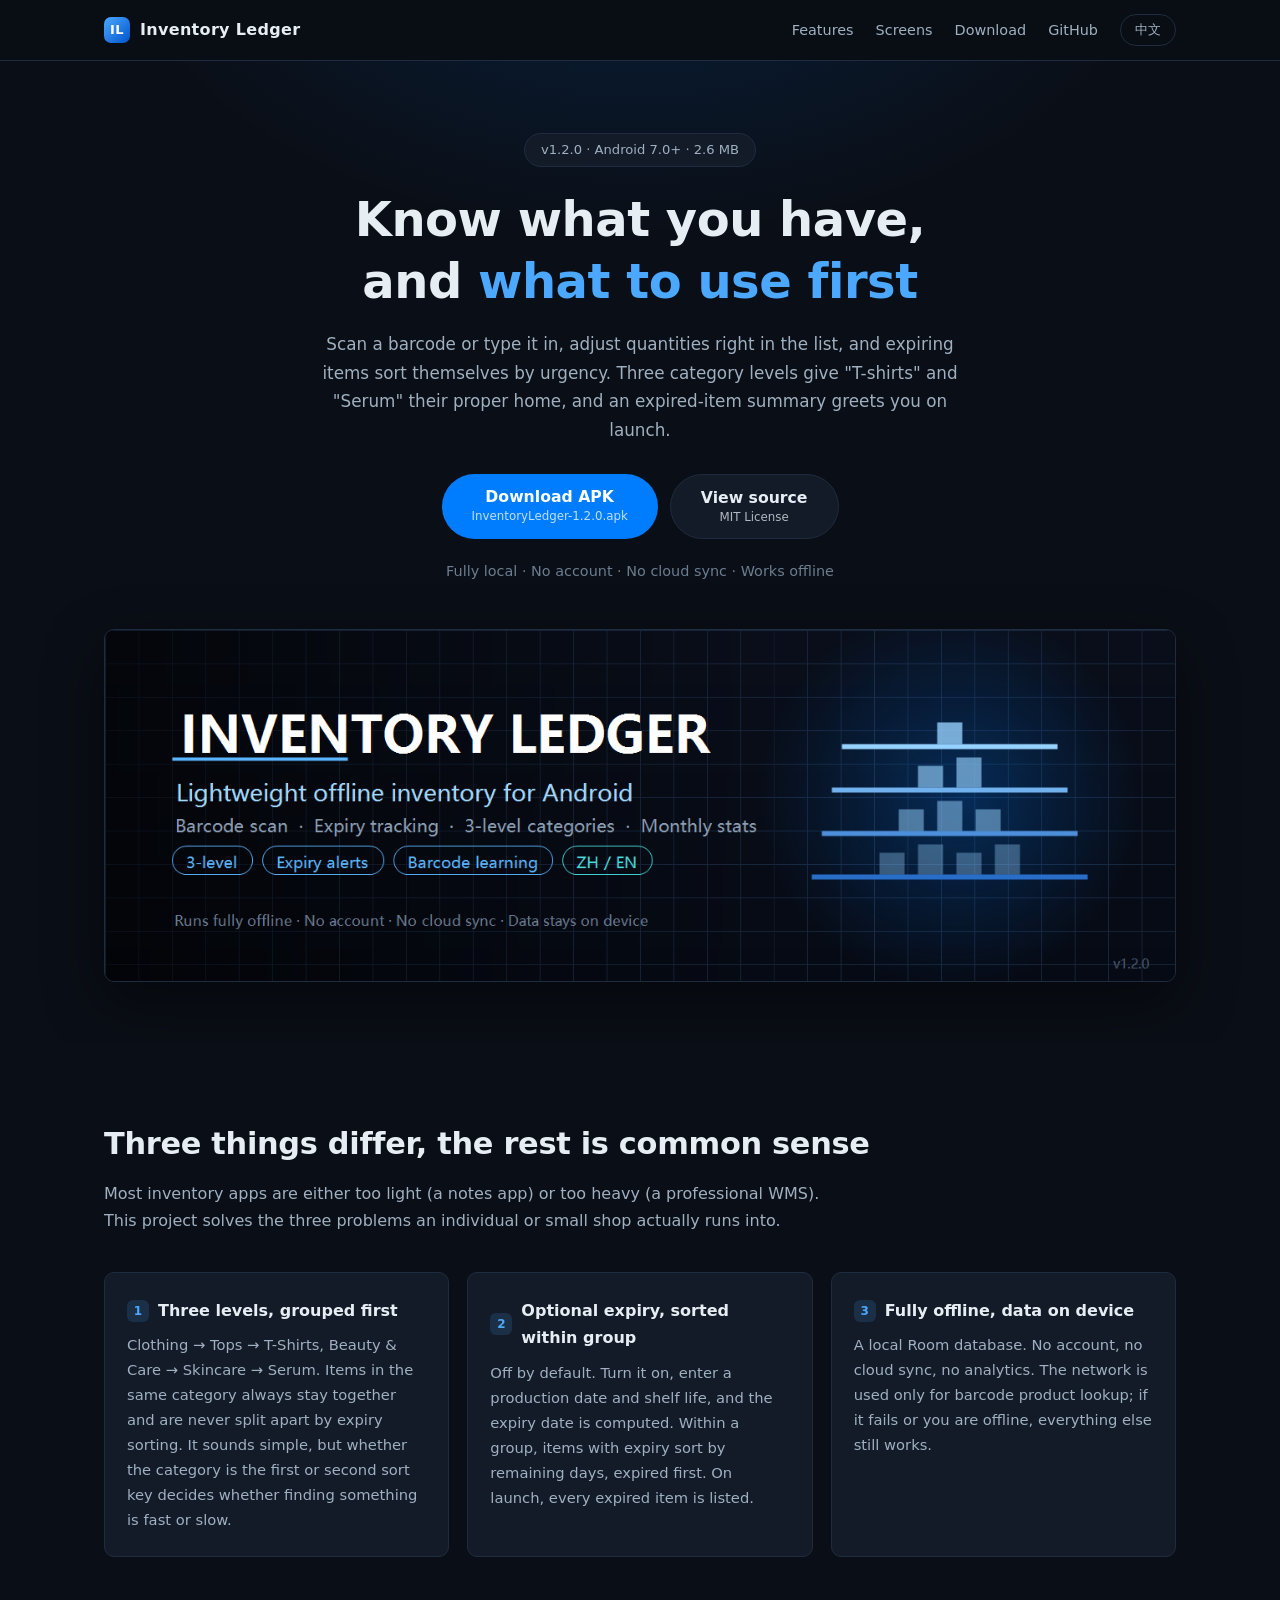
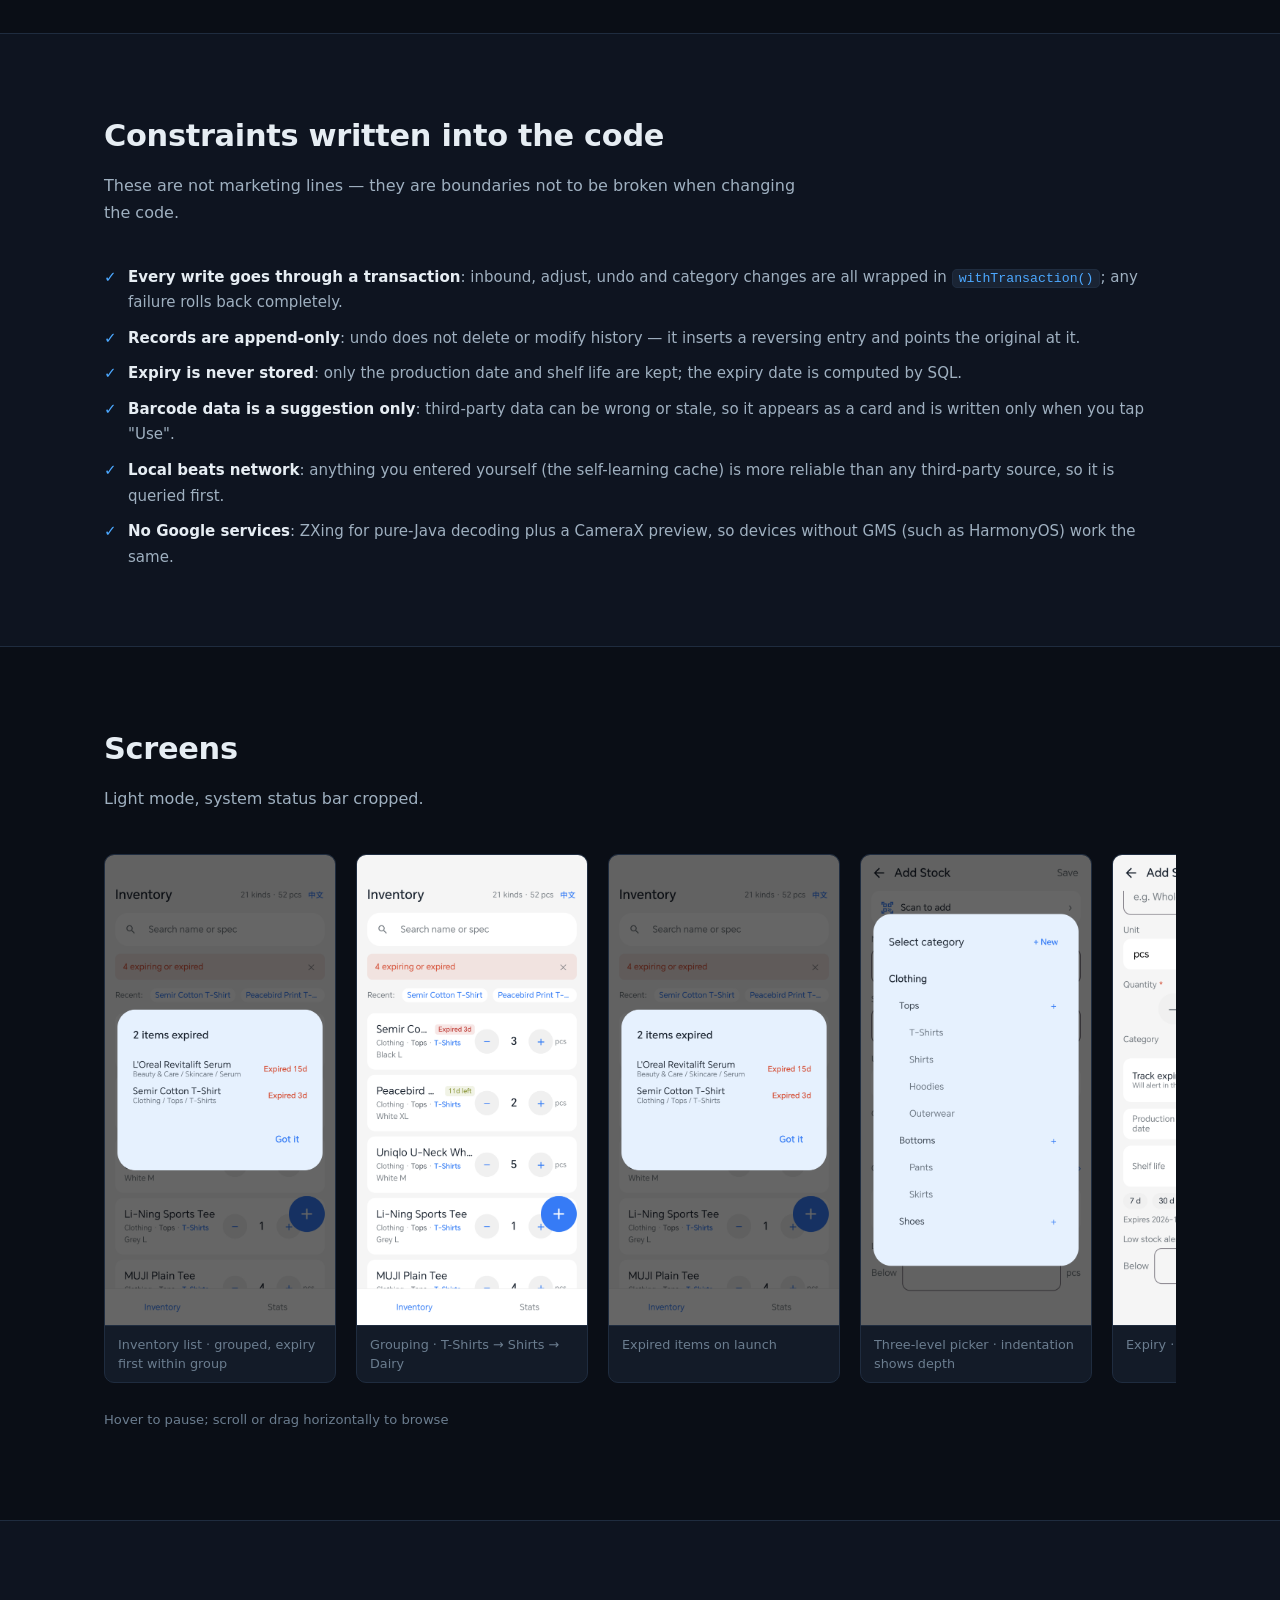
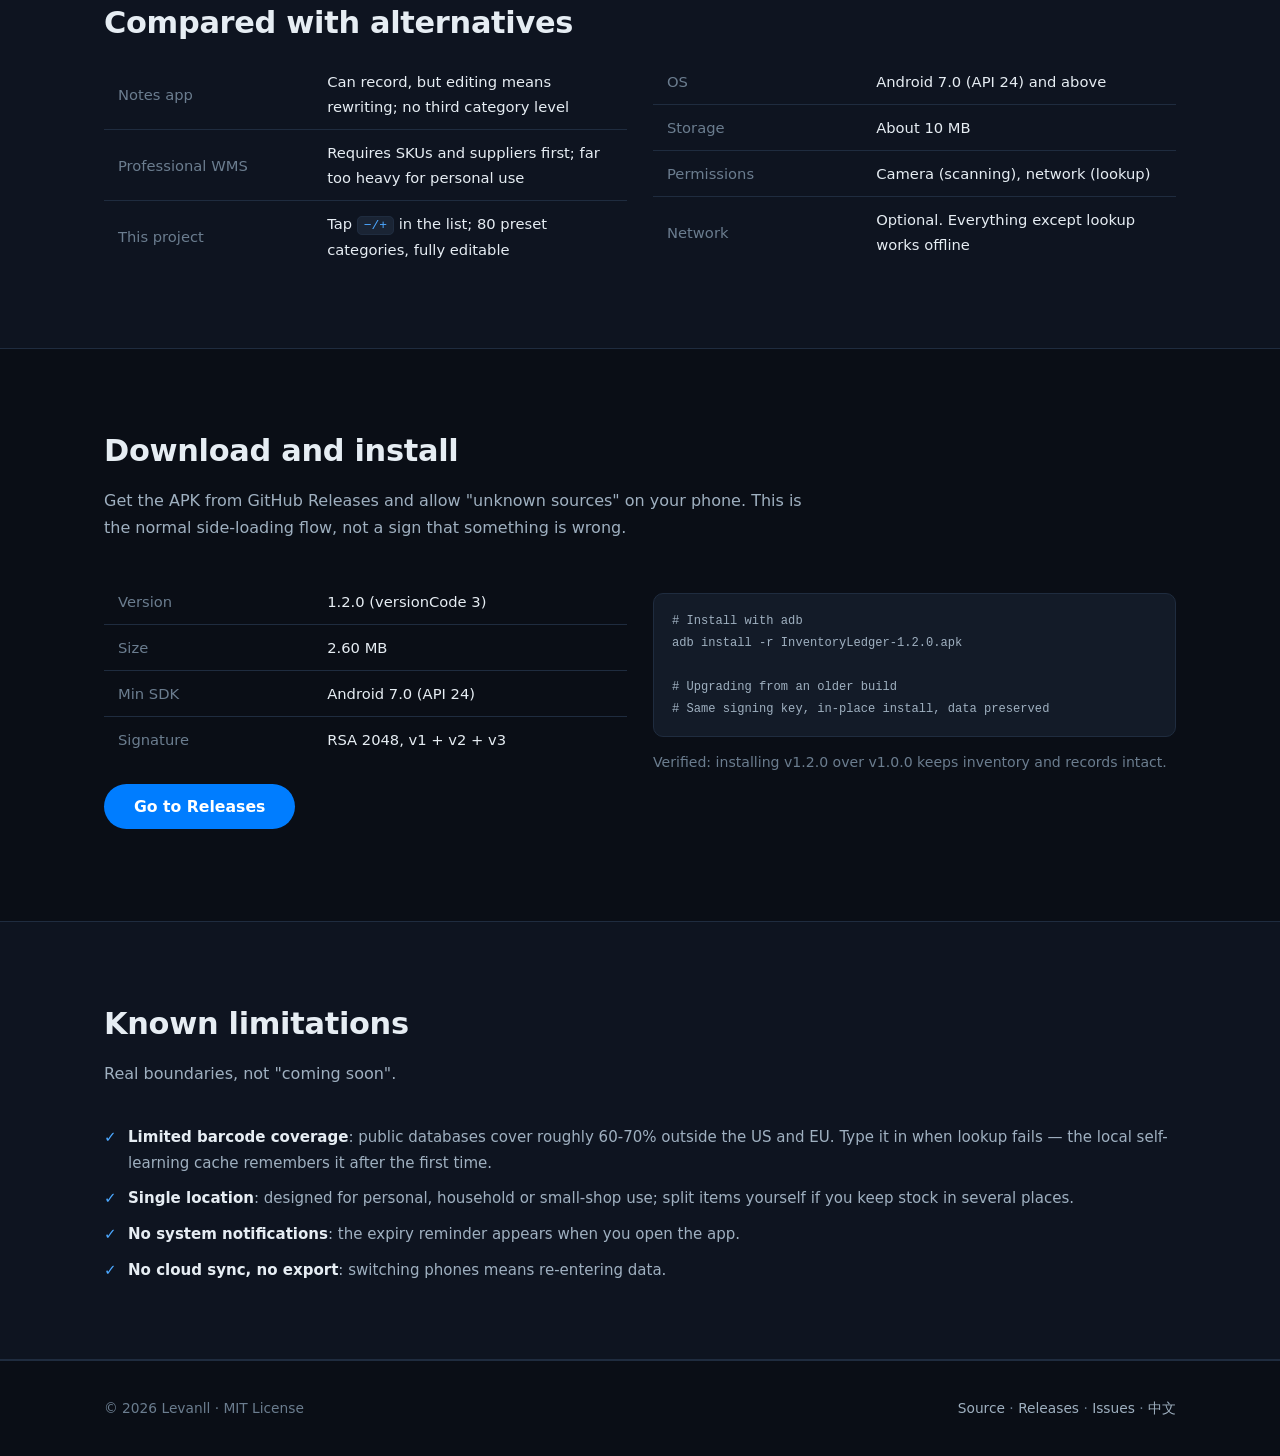
==== docs/en/index.html @ d55d3c01 "添加 GitHub Pages 产品站点 docs/ 作为站点根目录，纯静态 HTML，不引入 Jekyll 构建。  - index.html：中文首页，与 README 风格一致 - en/ind" ====
<!DOCTYPE html>
<html lang="en">
<head>
<meta charset="utf-8">
<meta name="viewport" content="width=device-width, initial-scale=1">
<title>Inventory Ledger — Lightweight offline inventory for Android</title>
<meta name="description" content="Lightweight offline inventory for Android: three-level categories, expiry tracking, barcode scanning, Chinese/English UI. Fully local — no account, no cloud sync.">
<meta property="og:title" content="Inventory Ledger">
<meta property="og:description" content="Lightweight offline inventory for Android · 3-level categories · Expiry tracking · Barcode scan · Bilingual UI">
<meta property="og:image" content="../images/hero-banner-en.png">
<meta property="og:type" content="website">
<link rel="icon" href="../images/app-icon.png">
<link rel="stylesheet" href="../style.css">
</head>
<body>

<header class="site-header">
  <div class="wrap">
    <a class="brand" href="../">
      <span class="brand-mark">IL</span>
      <span>Inventory Ledger</span>
    </a>
    <nav class="site-nav">
      <a href="#features" class="hide-sm">Features</a>
      <a href="#screens" class="hide-sm">Screens</a>
      <a href="#install">Download</a>
      <a href="https://github.com/Levanll/InventoryLedger">GitHub</a>
      <a class="lang-switch" href="../">中文</a>
    </nav>
  </div>
</header>

<section class="hero">
  <div class="wrap">
    <div class="hero-badge">v1.2.0 · Android 7.0+ · 2.6 MB</div>
    <h1>Know what you have,<br>and <em>what to use first</em></h1>
    <p class="lead">
      Scan a barcode or type it in, adjust quantities right in the list, and expiring
      items sort themselves by urgency. Three category levels give "T-shirts" and
      "Serum" their proper home, and an expired-item summary greets you on launch.
    </p>
    <div class="hero-actions">
      <a class="btn btn-primary" href="https://github.com/Levanll/InventoryLedger/releases/latest">
        Download APK
        <span class="btn-sub">InventoryLedger-1.2.0.apk</span>
      </a>
      <a class="btn btn-ghost" href="https://github.com/Levanll/InventoryLedger">
        View source
        <span class="btn-sub">MIT License</span>
      </a>
    </div>
    <p class="hero-sub">Fully local · No account · No cloud sync · Works offline</p>
    <img class="hero-img" src="../images/hero-banner-en.png" alt="Inventory Ledger overview">
  </div>
</section>

<section id="features" class="section">
  <div class="wrap">
    <h2>Three things differ, the rest is common sense</h2>
    <p class="section-sub">
      Most inventory apps are either too light (a notes app) or too heavy (a professional WMS).
      This project solves the three problems an individual or small shop actually runs into.
    </p>

    <div class="cards">
      <div class="card">
        <h3><span class="card-ico">1</span> Three levels, grouped first</h3>
        <p>
          Clothing → Tops → T-Shirts, Beauty &amp; Care → Skincare → Serum. Items in the same
          category always stay together and are never split apart by expiry sorting. It sounds
          simple, but whether the category is the first or second sort key decides whether finding
          something is fast or slow.
        </p>
      </div>
      <div class="card">
        <h3><span class="card-ico">2</span> Optional expiry, sorted within group</h3>
        <p>
          Off by default. Turn it on, enter a production date and shelf life, and the expiry date is
          computed. Within a group, items with expiry sort by remaining days, expired first. On
          launch, every expired item is listed.
        </p>
      </div>
      <div class="card">
        <h3><span class="card-ico">3</span> Fully offline, data on device</h3>
        <p>
          A local Room database. No account, no cloud sync, no analytics. The network is used only
          for barcode product lookup; if it fails or you are offline, everything else still works.
        </p>
      </div>
    </div>
  </div>
</section>

<section class="section section-alt">
  <div class="wrap">
    <h2>Constraints written into the code</h2>
    <p class="section-sub">These are not marketing lines — they are boundaries not to be broken when changing the code.</p>
    <ul class="checks">
      <li><b>Every write goes through a transaction</b>: inbound, adjust, undo and category changes are all wrapped in <code>withTransaction()</code>; any failure rolls back completely.</li>
      <li><b>Records are append-only</b>: undo does not delete or modify history — it inserts a reversing entry and points the original at it.</li>
      <li><b>Expiry is never stored</b>: only the production date and shelf life are kept; the expiry date is computed by SQL.</li>
      <li><b>Barcode data is a suggestion only</b>: third-party data can be wrong or stale, so it appears as a card and is written only when you tap "Use".</li>
      <li><b>Local beats network</b>: anything you entered yourself (the self-learning cache) is more reliable than any third-party source, so it is queried first.</li>
      <li><b>No Google services</b>: ZXing for pure-Java decoding plus a CameraX preview, so devices without GMS (such as HarmonyOS) work the same.</li>
    </ul>
  </div>
</section>

<section id="screens" class="section">
  <div class="wrap">
    <h2>Screens</h2>
    <p class="section-sub">Light mode, system status bar cropped.</p>
    <div class="marquee">
      <div class="marquee-track">
        <figure class="shot">
          <img src="../images/en/list.png" alt="Inventory list · grouped, expiry first within group" loading="lazy">
          <figcaption>Inventory list · grouped, expiry first within group</figcaption>
        </figure>
        <figure class="shot">
          <img src="../images/en/list-groups.png" alt="Grouping · T-Shirts → Shirts → Dairy" loading="lazy">
          <figcaption>Grouping · T-Shirts → Shirts → Dairy</figcaption>
        </figure>
        <figure class="shot">
          <img src="../images/en/expired.png" alt="Expired items on launch" loading="lazy">
          <figcaption>Expired items on launch</figcaption>
        </figure>
        <figure class="shot">
          <img src="../images/en/picker.png" alt="Three-level picker · indentation shows depth" loading="lazy">
          <figcaption>Three-level picker · indentation shows depth</figcaption>
        </figure>
        <figure class="shot">
          <img src="../images/en/expiry.png" alt="Expiry · computed live" loading="lazy">
          <figcaption>Expiry · computed live</figcaption>
        </figure>
        <figure class="shot">
          <img src="../images/en/stats.png" alt="Monthly stock and usage" loading="lazy">
          <figcaption>Monthly stock and usage</figcaption>
        </figure>
        <figure class="shot">
          <img src="../images/en/inbound.png" alt="Add stock · scan entry and fields" loading="lazy">
          <figcaption>Add stock · scan entry and fields</figcaption>
        </figure>
        <figure class="shot">
          <img src="../images/en/category.png" alt="Category management · full CRUD" loading="lazy">
          <figcaption>Category management · full CRUD</figcaption>
        </figure>
        <figure class="shot">
          <img src="../images/en/list.png" alt="dup Inventory list · grouped, expiry first within group" loading="lazy">
          <figcaption>Inventory list · grouped, expiry first within group</figcaption>
        </figure>
        <figure class="shot">
          <img src="../images/en/list-groups.png" alt="dup Grouping · T-Shirts → Shirts → Dairy" loading="lazy">
          <figcaption>Grouping · T-Shirts → Shirts → Dairy</figcaption>
        </figure>
        <figure class="shot">
          <img src="../images/en/expired.png" alt="dup Expired items on launch" loading="lazy">
          <figcaption>Expired items on launch</figcaption>
        </figure>
        <figure class="shot">
          <img src="../images/en/picker.png" alt="dup Three-level picker · indentation shows depth" loading="lazy">
          <figcaption>Three-level picker · indentation shows depth</figcaption>
        </figure>
        <figure class="shot">
          <img src="../images/en/expiry.png" alt="dup Expiry · computed live" loading="lazy">
          <figcaption>Expiry · computed live</figcaption>
        </figure>
        <figure class="shot">
          <img src="../images/en/stats.png" alt="dup Monthly stock and usage" loading="lazy">
          <figcaption>Monthly stock and usage</figcaption>
        </figure>
        <figure class="shot">
          <img src="../images/en/inbound.png" alt="dup Add stock · scan entry and fields" loading="lazy">
          <figcaption>Add stock · scan entry and fields</figcaption>
        </figure>
        <figure class="shot">
          <img src="../images/en/category.png" alt="dup Category management · full CRUD" loading="lazy">
          <figcaption>Category management · full CRUD</figcaption>
        </figure>
      </div>
    </div>
    <p class="marquee-hint">Hover to pause; scroll or drag horizontally to browse</p>
  </div>
</section>

<section class="section section-alt">
  <div class="wrap">
    <h2>Compared with alternatives</h2>
    <div class="grid-2">
      <div>
        <table class="spec-table">
          <tr><th>Notes app</th><td>Can record, but editing means rewriting; no third category level</td></tr>
          <tr><th>Professional WMS</th><td>Requires SKUs and suppliers first; far too heavy for personal use</td></tr>
          <tr><th>This project</th><td>Tap <code>−/+</code> in the list; 80 preset categories, fully editable</td></tr>
        </table>
      </div>
      <div>
        <table class="spec-table">
          <tr><th>OS</th><td>Android 7.0 (API 24) and above</td></tr>
          <tr><th>Storage</th><td>About 10 MB</td></tr>
          <tr><th>Permissions</th><td>Camera (scanning), network (lookup)</td></tr>
          <tr><th>Network</th><td>Optional. Everything except lookup works offline</td></tr>
        </table>
      </div>
    </div>
  </div>
</section>

<section id="install" class="section">
  <div class="wrap">
    <h2>Download and install</h2>
    <p class="section-sub">
      Get the APK from GitHub Releases and allow "unknown sources" on your phone.
      This is the normal side-loading flow, not a sign that something is wrong.
    </p>
    <div class="grid-2">
      <div>
        <table class="spec-table">
          <tr><th>Version</th><td>1.2.0 (versionCode 3)</td></tr>
          <tr><th>Size</th><td>2.60 MB</td></tr>
          <tr><th>Min SDK</th><td>Android 7.0 (API 24)</td></tr>
          <tr><th>Signature</th><td>RSA 2048, v1 + v2 + v3</td></tr>
        </table>
        <p style="margin-top:22px">
          <a class="btn btn-primary" href="https://github.com/Levanll/InventoryLedger/releases/latest">
            Go to Releases
          </a>
        </p>
      </div>
      <div>
        <pre><code># Install with adb
adb install -r InventoryLedger-1.2.0.apk

# Upgrading from an older build
# Same signing key, in-place install, data preserved</code></pre>
        <p style="color:var(--text-faint);font-size:0.88rem">
          Verified: installing v1.2.0 over v1.0.0 keeps inventory and records intact.
        </p>
      </div>
    </div>
  </div>
</section>

<section class="section section-alt">
  <div class="wrap">
    <h2>Known limitations</h2>
    <p class="section-sub">Real boundaries, not "coming soon".</p>
    <ul class="checks">
      <li><b>Limited barcode coverage</b>: public databases cover roughly 60-70% outside the US and EU. Type it in when lookup fails — the local self-learning cache remembers it after the first time.</li>
      <li><b>Single location</b>: designed for personal, household or small-shop use; split items yourself if you keep stock in several places.</li>
      <li><b>No system notifications</b>: the expiry reminder appears when you open the app.</li>
      <li><b>No cloud sync, no export</b>: switching phones means re-entering data.</li>
    </ul>
  </div>
</section>

<footer class="site-footer">
  <div class="wrap">
    <span>© 2026 Levanll · MIT License</span>
    <span>
      <a href="https://github.com/Levanll/InventoryLedger">Source</a> ·
      <a href="https://github.com/Levanll/InventoryLedger/releases">Releases</a> ·
      <a href="https://github.com/Levanll/InventoryLedger/issues">Issues</a> ·
      <a href="../">中文</a>
    </span>
  </div>
</footer>

</body>
</html>
---- docs/style.css ----
/* ==========================================================
   Inventory Ledger — 产品站点样式
   配色与应用主色 #007DFF 一致
   ========================================================== */

:root {
    --bg: #0a0e16;
    --bg-alt: #0e1420;
    --panel: #131b28;
    --panel-hi: #1a2434;
    --line: #1f2c3f;
    --text: #e6edf3;
    --text-dim: #9fb0c0;
    --text-faint: #6b7d8f;
    --accent: #4ca8ff;
    --accent-dim: #007dff;
    --accent-deep: #0054cc;
    --cyan: #46dcdc;
    --warn: #ffb454;
    --radius: 10px;
    --max: 1120px;
    --font: "Segoe UI", "Microsoft YaHei UI", "Microsoft YaHei",
        system-ui, -apple-system, "Helvetica Neue", Arial, sans-serif;
    --mono: "Cascadia Mono", Consolas, "SF Mono", Menlo, monospace;
}

* { box-sizing: border-box; }

html { scroll-behavior: smooth; }

body {
    margin: 0;
    background: var(--bg);
    color: var(--text);
    font-family: var(--font);
    font-size: 16px;
    line-height: 1.7;
    -webkit-font-smoothing: antialiased;
}

a { color: var(--accent); text-decoration: none; }
a:hover { text-decoration: underline; }

.wrap {
    max-width: var(--max);
    margin: 0 auto;
    padding: 0 24px;
}

/* ---------- 顶栏 ---------- */

.site-header {
    position: sticky;
    top: 0;
    z-index: 50;
    background: rgba(10, 14, 22, 0.86);
    backdrop-filter: blur(10px);
    border-bottom: 1px solid var(--line);
}

.site-header .wrap {
    display: flex;
    align-items: center;
    justify-content: space-between;
    height: 60px;
}

.brand {
    display: flex;
    align-items: center;
    gap: 10px;
    font-weight: 600;
    font-size: 1rem;
    color: var(--text);
    letter-spacing: 0.02em;
}

.brand:hover { text-decoration: none; }

.brand-mark {
    width: 26px;
    height: 26px;
    border-radius: 7px;
    background: linear-gradient(135deg, var(--accent) 0%, var(--accent-deep) 100%);
    display: grid;
    place-items: center;
    font-size: 13px;
    font-weight: 700;
    color: #fff;
    flex: none;
}

.site-nav {
    display: flex;
    align-items: center;
    gap: 22px;
    font-size: 0.9rem;
}

.site-nav a { color: var(--text-dim); }
.site-nav a:hover { color: var(--accent); text-decoration: none; }

.lang-switch {
    border: 1px solid var(--line);
    border-radius: 999px;
    padding: 4px 14px;
    font-size: 0.84rem;
    color: var(--text-dim) !important;
}

.lang-switch:hover {
    border-color: var(--accent-dim);
    color: var(--accent) !important;
}

/* ---------- Hero ---------- */

.hero {
    padding: 72px 0 60px;
    text-align: center;
    position: relative;
    overflow: hidden;
}

.hero::before {
    content: "";
    position: absolute;
    inset: -140px 0 auto 0;
    height: 460px;
    background: radial-gradient(
        ellipse 60% 100% at 50% 0%,
        rgba(0, 125, 255, 0.16),
        transparent 70%
    );
    pointer-events: none;
}

.hero .wrap { position: relative; }

.hero-badge {
    display: inline-block;
    border: 1px solid var(--line);
    background: var(--panel);
    color: var(--text-dim);
    border-radius: 999px;
    padding: 5px 16px;
    font-size: 0.82rem;
    margin-bottom: 22px;
}

.hero h1 {
    font-size: clamp(1.9rem, 4.4vw, 3rem);
    line-height: 1.28;
    margin: 0 0 18px;
    font-weight: 650;
    letter-spacing: -0.01em;
}

.hero h1 em {
    font-style: normal;
    color: var(--accent);
}

.hero p.lead {
    color: var(--text-dim);
    font-size: 1.05rem;
    max-width: 660px;
    margin: 0 auto 30px;
}

.hero-sub {
    color: var(--text-faint);
    font-size: 0.9rem;
    margin-top: 20px;
}

.hero-actions {
    display: flex;
    gap: 12px;
    justify-content: center;
    flex-wrap: wrap;
}

.btn {
    display: inline-flex;
    flex-direction: column;
    align-items: center;
    gap: 1px;
    padding: 12px 30px;
    border-radius: 999px;
    font-weight: 600;
    font-size: 0.98rem;
    line-height: 1.35;
    transition: transform 0.15s ease, background 0.15s ease, border-color 0.15s ease;
    cursor: pointer;
}

.btn:hover { text-decoration: none; transform: translateY(-1px); }

.btn-primary {
    background: var(--accent-dim);
    color: #fff;
}

.btn-primary:hover { background: var(--accent); }

.btn-ghost {
    border: 1px solid var(--line);
    color: var(--text);
    background: var(--panel);
}

.btn-ghost:hover { border-color: var(--accent-dim); color: var(--accent); }

.btn-sub {
    font-size: 0.74rem;
    font-weight: 400;
    opacity: 0.75;
}

.hero-img {
    max-width: 100%;
    margin: 46px auto 0;
    border-radius: var(--radius);
    border: 1px solid var(--line);
    display: block;
    box-shadow: 0 20px 60px rgba(0, 0, 0, 0.45);
}

/* ---------- 通用区块 ---------- */

.section { padding: 76px 0; }

.section-alt {
    background: var(--bg-alt);
    border-top: 1px solid var(--line);
    border-bottom: 1px solid var(--line);
}

.section h2 {
    font-size: clamp(1.4rem, 2.6vw, 1.9rem);
    margin: 0 0 10px;
    font-weight: 640;
    letter-spacing: -0.01em;
}

.section-sub {
    color: var(--text-dim);
    margin: 0 0 38px;
    max-width: 720px;
}

/* ---------- 卡片 ---------- */

.cards {
    display: grid;
    grid-template-columns: repeat(auto-fit, minmax(280px, 1fr));
    gap: 18px;
}

.card {
    background: var(--panel);
    border: 1px solid var(--line);
    border-radius: var(--radius);
    padding: 24px 22px;
}

.card h3 {
    font-size: 1rem;
    margin: 0 0 8px;
    font-weight: 620;
    display: flex;
    align-items: center;
    gap: 9px;
}

.card-ico {
    width: 22px;
    height: 22px;
    border-radius: 6px;
    background: rgba(76, 168, 255, 0.14);
    color: var(--accent);
    display: grid;
    place-items: center;
    font-size: 12px;
    flex: none;
}

.card p {
    color: var(--text-dim);
    font-size: 0.92rem;
    margin: 0;
}

/* ---------- 二列 / 表格 ---------- */

.grid-2 {
    display: grid;
    grid-template-columns: repeat(auto-fit, minmax(320px, 1fr));
    gap: 26px;
}

.spec-table {
    width: 100%;
    border-collapse: collapse;
    font-size: 0.92rem;
}

.spec-table th,
.spec-table td {
    text-align: left;
    padding: 10px 14px;
    border-bottom: 1px solid var(--line);
}

.spec-table th {
    color: var(--text-faint);
    font-weight: 500;
    width: 40%;
}

.spec-table td { color: var(--text); }

.spec-table tr:last-child th,
.spec-table tr:last-child td { border-bottom: none; }

/* ---------- 截图轮播 ---------- */

/*
   横向缓慢滑动而不是九宫格堆叠：
   手机截图是竖长的，网格排列会让每张都被压得很小，
   既看不清内容，又把页面拉得很长。横向轮播保持原比例，也更像产品页。

   实现要点：
   - 轨道复制一份内容，动画位移 -50% 后无缝回跳，不会出现空白
   - 悬停暂停，鼠标移上去就能仔细看
   - 支持手动横向拖动（overflow-x: auto），触屏和鼠标都能用
   - prefers-reduced-motion 时停止动画，尊重系统偏好
*/

/*
   不加两侧渐隐遮罩。
   试过 mask-image 渐隐，但首尾图片会被切掉一半，看起来像布局出错，
   反而不如让图片完整地滑出视口干净。
*/
.marquee {
    position: relative;
    overflow: hidden;
}

.marquee-track {
    display: flex;
    gap: 20px;
    width: max-content;
    padding: 4px 0 12px;
    animation: marquee-left 60s linear infinite;
}

.marquee:hover .marquee-track,
.marquee:focus-within .marquee-track {
    animation-play-state: paused;
}

@keyframes marquee-left {
    from { transform: translateX(0); }
    /* 轨道含两份内容，各占一半，位移一半即无缝衔接 */
    to   { transform: translateX(-50%); }
}

.shot {
    margin: 0;
    flex: 0 0 auto;
    width: 232px;
    border: 1px solid var(--line);
    border-radius: var(--radius);
    overflow: hidden;
    background: var(--panel);
    transition: border-color 0.2s ease, transform 0.2s ease;
}

.shot:hover {
    border-color: var(--accent-dim);
    transform: translateY(-3px);
}

.shot img {
    width: 100%;
    display: block;
}

.shot figcaption {
    padding: 9px 13px;
    font-size: 0.8rem;
    color: var(--text-faint);
    border-top: 1px solid var(--line);
    line-height: 1.5;
}

.marquee-hint {
    color: var(--text-faint);
    font-size: 0.82rem;
    margin-top: 14px;
}

@media (prefers-reduced-motion: reduce) {
    .marquee-track { animation: none; }
}

@media (max-width: 720px) {
    .shot { width: 190px; }
    .marquee-track { animation-duration: 42s; }
}

/* ---------- 列表 ---------- */

.checks {
    list-style: none;
    padding: 0;
    margin: 0;
    display: grid;
    gap: 10px;
}

.checks li {
    color: var(--text-dim);
    font-size: 0.94rem;
    padding-left: 24px;
    position: relative;
}

.checks li::before {
    content: "✓";
    position: absolute;
    left: 0;
    color: var(--accent);
    font-weight: 700;
}

.checks li b { color: var(--text); font-weight: 600; }

/* ---------- 页脚 ---------- */

.site-footer {
    border-top: 1px solid var(--line);
    padding: 36px 0;
    color: var(--text-faint);
    font-size: 0.86rem;
}

.site-footer .wrap {
    display: flex;
    justify-content: space-between;
    align-items: center;
    flex-wrap: wrap;
    gap: 12px;
}

.site-footer a { color: var(--text-dim); }
.site-footer a:hover { color: var(--accent); }

/* ---------- 代码 ---------- */

code {
    font-family: var(--mono);
    font-size: 0.88em;
    background: var(--panel-hi);
    border: 1px solid var(--line);
    border-radius: 5px;
    padding: 1px 6px;
    color: var(--accent);
}

pre {
    background: var(--panel);
    border: 1px solid var(--line);
    border-radius: var(--radius);
    padding: 16px 18px;
    overflow-x: auto;
    font-family: var(--mono);
    font-size: 0.86rem;
    line-height: 1.6;
}

pre code {
    background: none;
    border: none;
    padding: 0;
    color: var(--text-dim);
}

/* ---------- 响应式 ---------- */

@media (max-width: 720px) {
    .site-nav { gap: 14px; font-size: 0.84rem; }
    .site-nav a.hide-sm { display: none; }
    .hero { padding: 48px 0 40px; }
    .section { padding: 56px 0; }
    .btn { padding: 11px 22px; font-size: 0.92rem; }
}
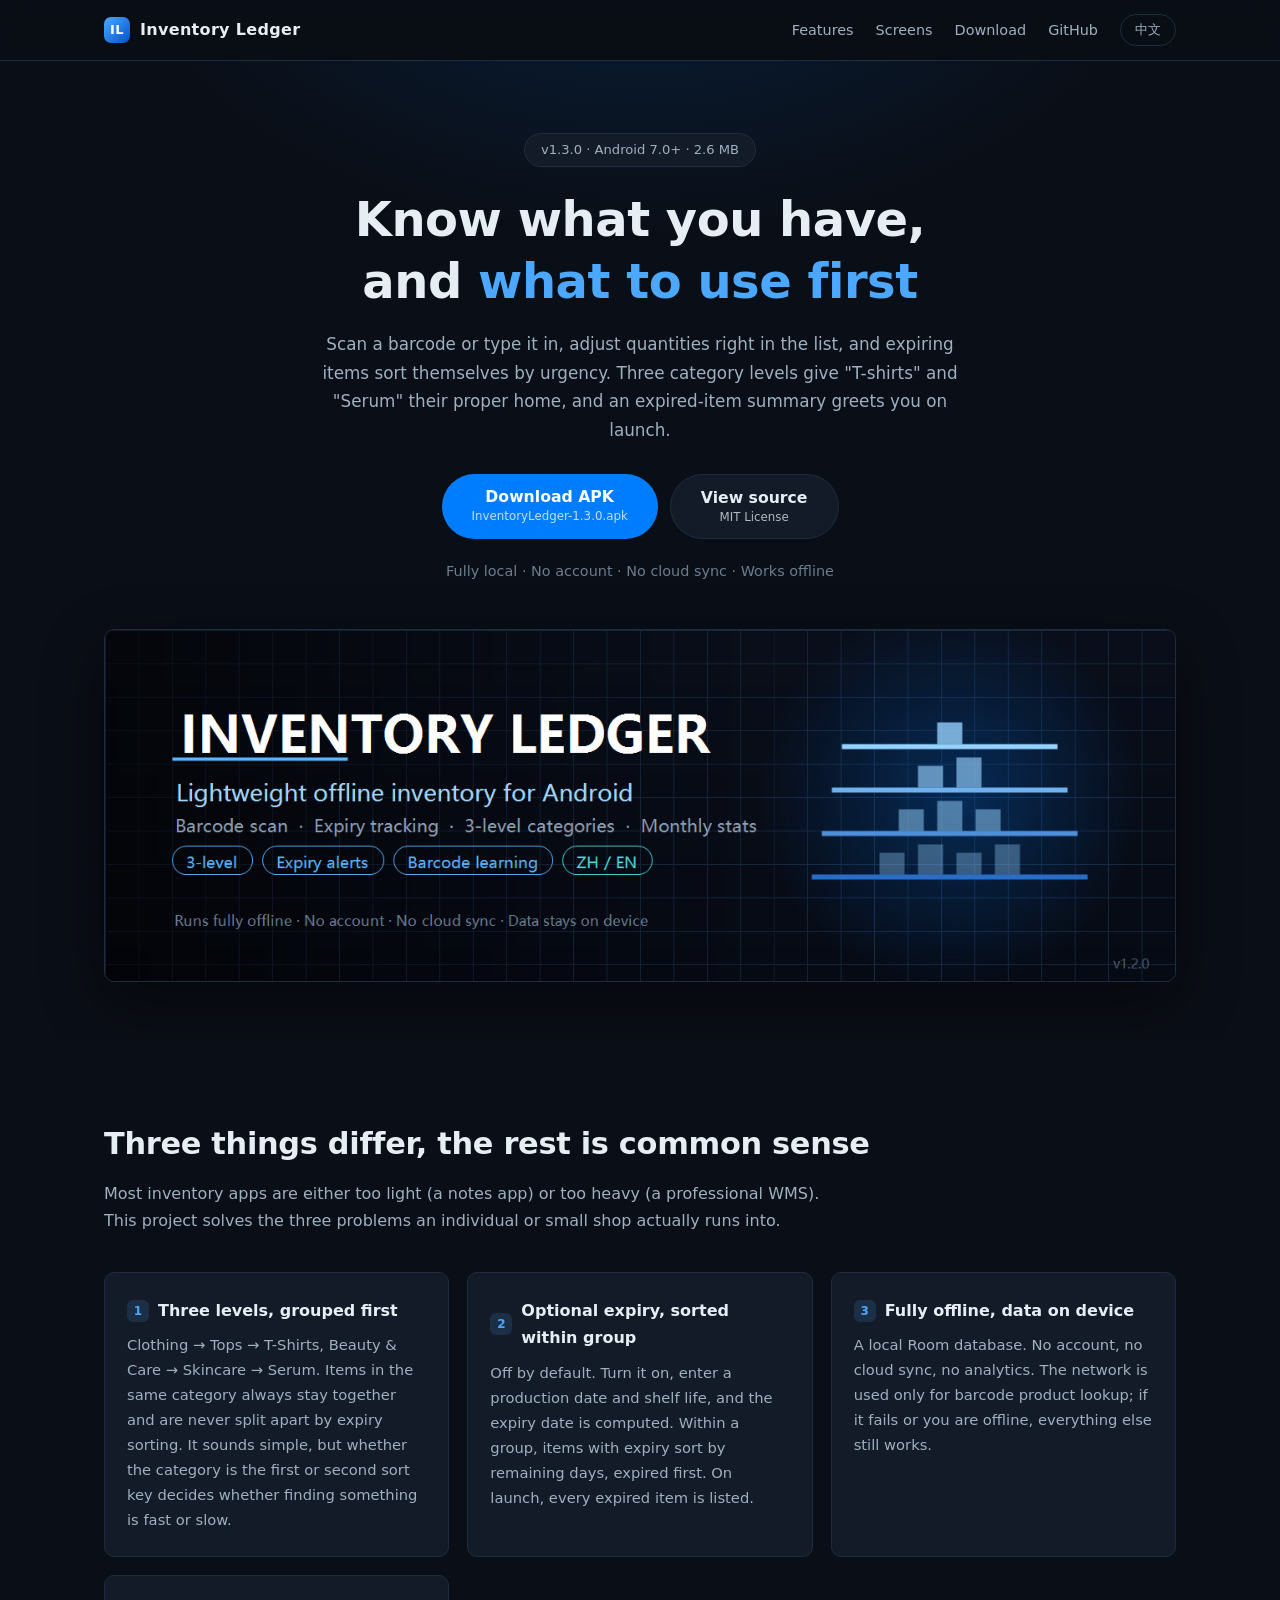
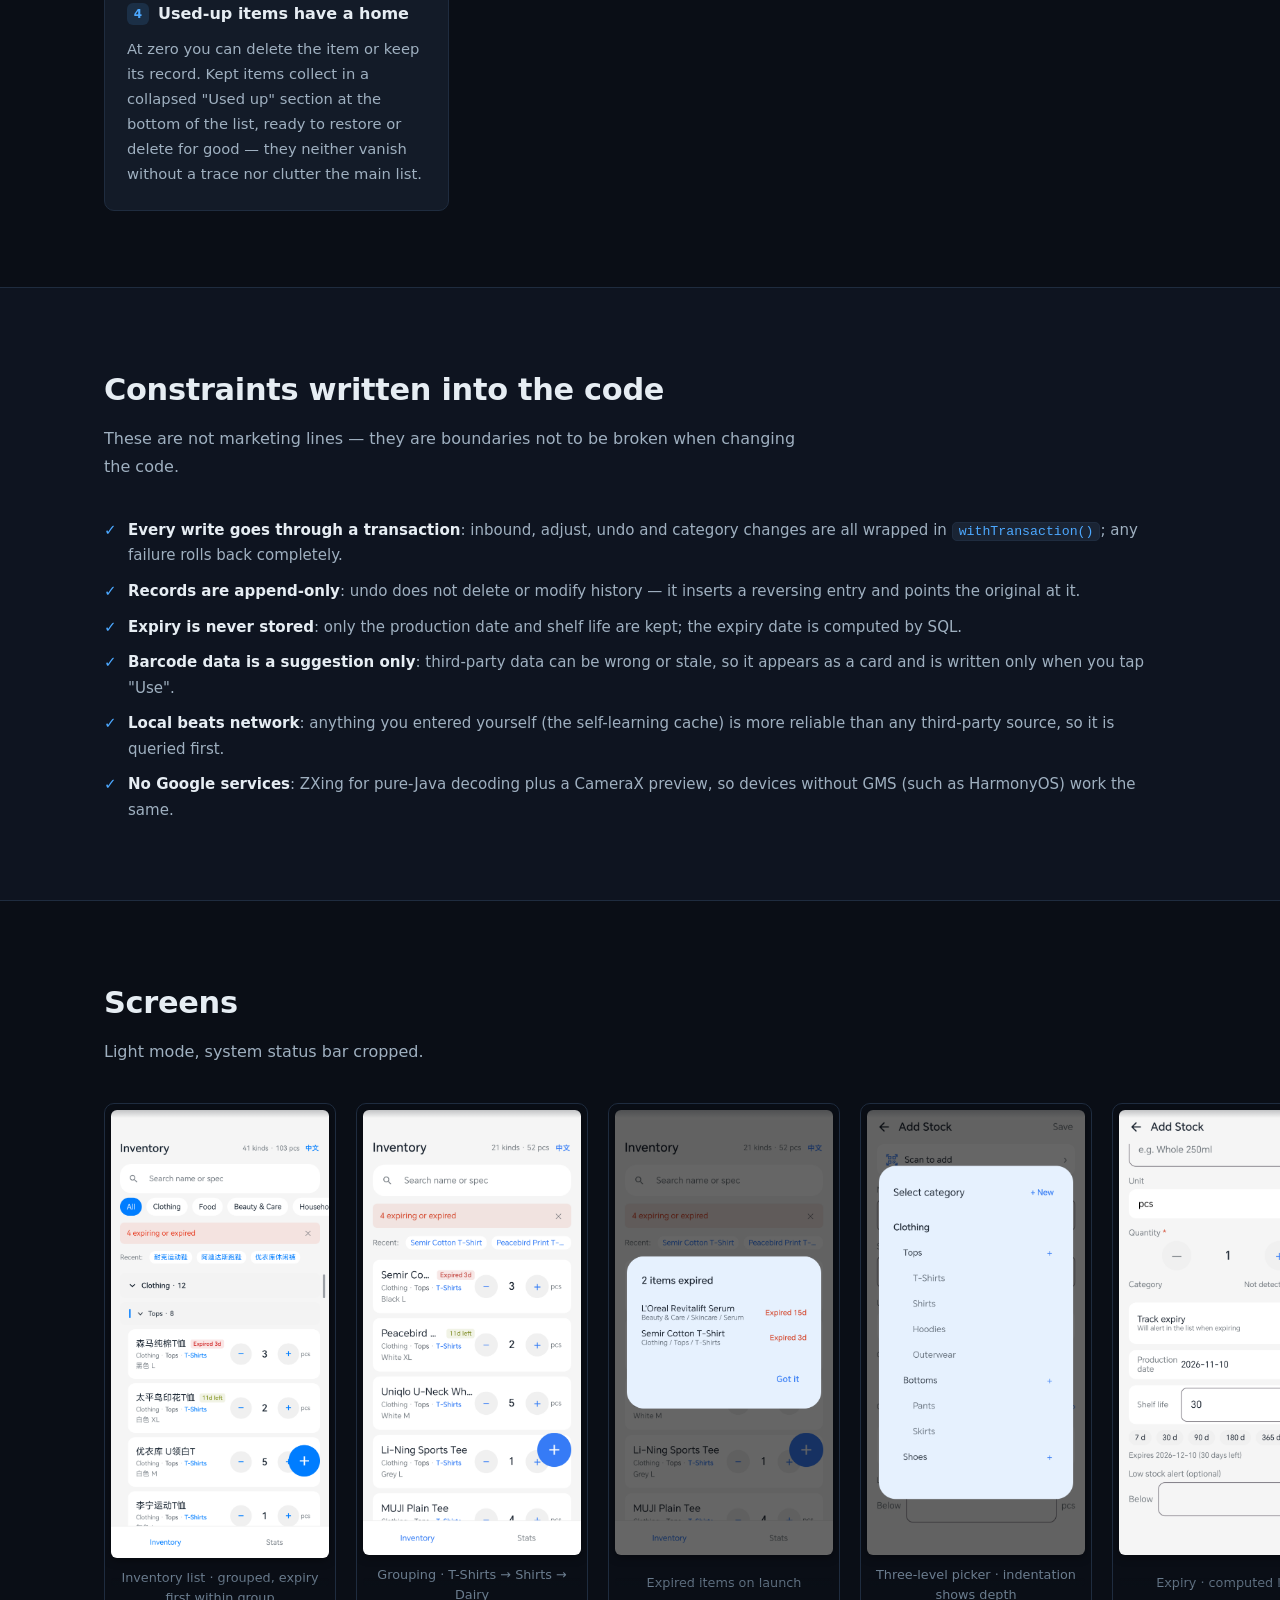
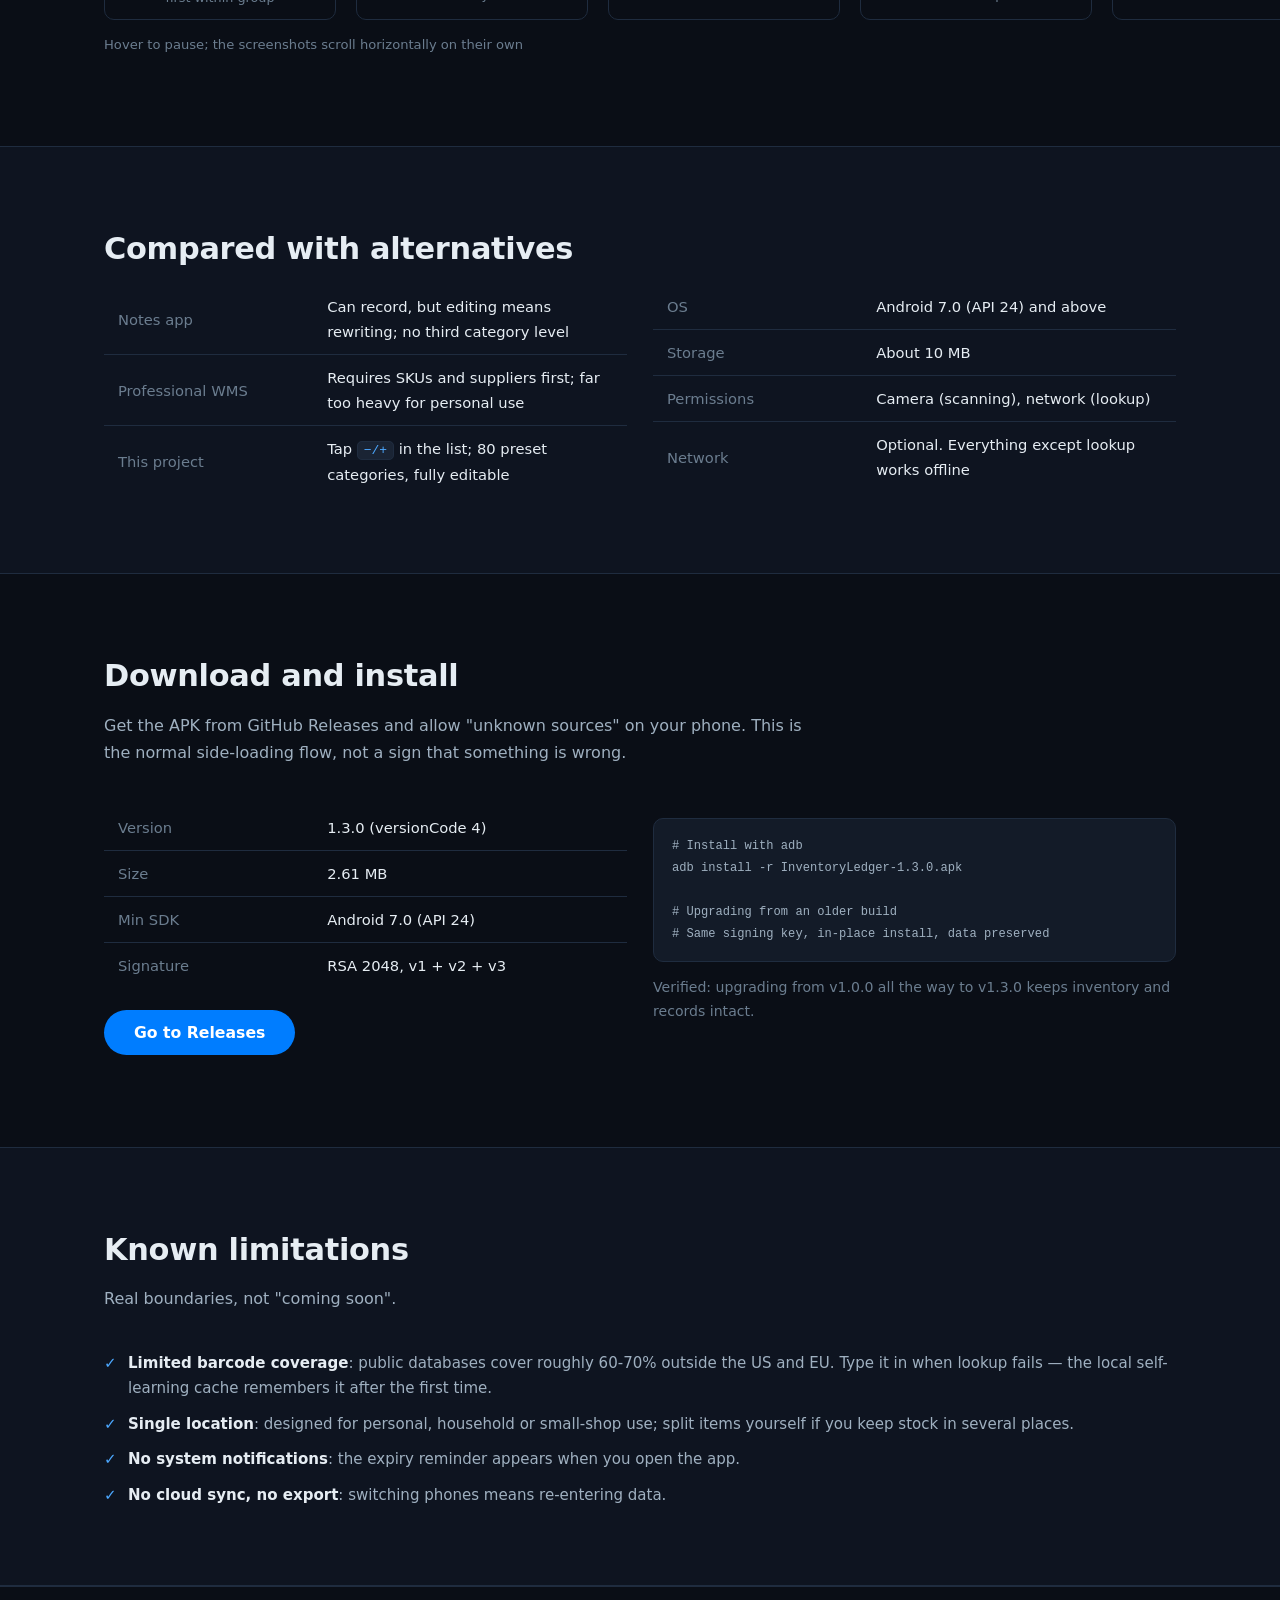
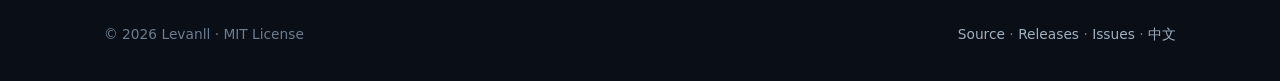
==== commit 7da63e4b: "文档与站点：升级至 v1.3.0 版本号 1.3.0 / versionCode 4，CHANGELOG 补 1.3.0 条目。  文档修正：设计方案版本声明、SECURITY 支持版本表、CHANG" ====
--- a/docs/en/index.html
+++ b/docs/en/index.html
@@ -32,7 +32,7 @@
 
 <section class="hero">
   <div class="wrap">
-    <div class="hero-badge">v1.2.0 · Android 7.0+ · 2.6 MB</div>
+    <div class="hero-badge">v1.3.0 · Android 7.0+ · 2.6 MB</div>
     <h1>Know what you have,<br>and <em>what to use first</em></h1>
     <p class="lead">
       Scan a barcode or type it in, adjust quantities right in the list, and expiring
@@ -42,7 +42,7 @@
     <div class="hero-actions">
       <a class="btn btn-primary" href="https://github.com/Levanll/InventoryLedger/releases/latest">
         Download APK
-        <span class="btn-sub">InventoryLedger-1.2.0.apk</span>
+        <span class="btn-sub">InventoryLedger-1.3.0.apk</span>
       </a>
       <a class="btn btn-ghost" href="https://github.com/Levanll/InventoryLedger">
         View source
@@ -85,6 +85,14 @@
         <p>
           A local Room database. No account, no cloud sync, no analytics. The network is used only
           for barcode product lookup; if it fails or you are offline, everything else still works.
+        </p>
+      </div>
+      <div class="card">
+        <h3><span class="card-ico">4</span> Used-up items have a home</h3>
+        <p>
+          At zero you can delete the item or keep its record. Kept items collect in a collapsed
+          "Used up" section at the bottom of the list, ready to restore or delete for good — they
+          neither vanish without a trace nor clutter the main list.
         </p>
       </div>
     </div>
@@ -145,40 +153,48 @@
           <figcaption>Category management · full CRUD</figcaption>
         </figure>
         <figure class="shot">
+          <img src="../images/en/usedup.png" alt="Used-up section · restore or delete zeroed items" loading="lazy">
+          <figcaption>Used up · zeroed items still have a home</figcaption>
+        </figure>
+        <figure class="shot" aria-hidden="true">
           <img src="../images/en/list.png" alt="dup Inventory list · grouped, expiry first within group" loading="lazy">
           <figcaption>Inventory list · grouped, expiry first within group</figcaption>
         </figure>
-        <figure class="shot">
+        <figure class="shot" aria-hidden="true">
           <img src="../images/en/list-groups.png" alt="dup Grouping · T-Shirts → Shirts → Dairy" loading="lazy">
           <figcaption>Grouping · T-Shirts → Shirts → Dairy</figcaption>
         </figure>
-        <figure class="shot">
+        <figure class="shot" aria-hidden="true">
           <img src="../images/en/expired.png" alt="dup Expired items on launch" loading="lazy">
           <figcaption>Expired items on launch</figcaption>
         </figure>
-        <figure class="shot">
+        <figure class="shot" aria-hidden="true">
           <img src="../images/en/picker.png" alt="dup Three-level picker · indentation shows depth" loading="lazy">
           <figcaption>Three-level picker · indentation shows depth</figcaption>
         </figure>
-        <figure class="shot">
+        <figure class="shot" aria-hidden="true">
           <img src="../images/en/expiry.png" alt="dup Expiry · computed live" loading="lazy">
           <figcaption>Expiry · computed live</figcaption>
         </figure>
-        <figure class="shot">
+        <figure class="shot" aria-hidden="true">
           <img src="../images/en/stats.png" alt="dup Monthly stock and usage" loading="lazy">
           <figcaption>Monthly stock and usage</figcaption>
         </figure>
-        <figure class="shot">
+        <figure class="shot" aria-hidden="true">
           <img src="../images/en/inbound.png" alt="dup Add stock · scan entry and fields" loading="lazy">
           <figcaption>Add stock · scan entry and fields</figcaption>
         </figure>
-        <figure class="shot">
+        <figure class="shot" aria-hidden="true">
           <img src="../images/en/category.png" alt="dup Category management · full CRUD" loading="lazy">
           <figcaption>Category management · full CRUD</figcaption>
         </figure>
-      </div>
-    </div>
-    <p class="marquee-hint">Hover to pause; scroll or drag horizontally to browse</p>
+        <figure class="shot">
+          <img src="../images/en/usedup.png" alt="Used-up section · restore or delete zeroed items" loading="lazy">
+          <figcaption>Used up · zeroed items still have a home</figcaption>
+        </figure>
+      </div>
+    </div>
+    <p class="marquee-hint">Hover to pause; the screenshots scroll horizontally on their own</p>
   </div>
 </section>
 
@@ -215,8 +231,8 @@
     <div class="grid-2">
       <div>
         <table class="spec-table">
-          <tr><th>Version</th><td>1.2.0 (versionCode 3)</td></tr>
-          <tr><th>Size</th><td>2.60 MB</td></tr>
+          <tr><th>Version</th><td>1.3.0 (versionCode 4)</td></tr>
+          <tr><th>Size</th><td>2.61 MB</td></tr>
           <tr><th>Min SDK</th><td>Android 7.0 (API 24)</td></tr>
           <tr><th>Signature</th><td>RSA 2048, v1 + v2 + v3</td></tr>
         </table>
@@ -228,12 +244,12 @@
       </div>
       <div>
         <pre><code># Install with adb
-adb install -r InventoryLedger-1.2.0.apk
+adb install -r InventoryLedger-1.3.0.apk
 
 # Upgrading from an older build
 # Same signing key, in-place install, data preserved</code></pre>
         <p style="color:var(--text-faint);font-size:0.88rem">
-          Verified: installing v1.2.0 over v1.0.0 keeps inventory and records intact.
+          Verified: upgrading from v1.0.0 all the way to v1.3.0 keeps inventory and records intact.
         </p>
       </div>
     </div>
--- a/docs/style.css
+++ b/docs/style.css
@@ -334,25 +334,41 @@
    实现要点：
    - 轨道复制一份内容，动画位移 -50% 后无缝回跳，不会出现空白
    - 悬停暂停，鼠标移上去就能仔细看
-   - 支持手动横向拖动（overflow-x: auto），触屏和鼠标都能用
+   - 不做手动横向拖动：容器一旦设 overflow-x: auto 就会形成裁切上下文，
+     悬停放大的卡片会被纵向裁掉（见下方说明）。全站也不引入 JS，
+     所以这里的定位是「自动滚动的展示带」，不是可拖动的画廊
    - prefers-reduced-motion 时停止动画，尊重系统偏好
 */
 
 /*
-   不加两侧渐隐遮罩。
-   试过 mask-image 渐隐，但首尾图片会被切掉一半，看起来像布局出错，
-   反而不如让图片完整地滑出视口干净。
+   容器不做任何裁剪。
+
+   之前用 overflow: hidden 横向裁切，副作用是悬停放大后的卡片被纵向裁掉一截
+   （CSS 规定一个方向 hidden 时另一个方向不能是 visible）。
+   靠加内边距留余量的做法只是把可放大的范围从 1.08 撑到某个值，换个屏宽就又不够。
+
+   现在改为：.marquee 完全不设 overflow，横向溢出交给 html 的 overflow-x: hidden。
+   这样卡片的纵向放大不受任何裁剪，想放大多少都不会被切。
+   代价是两侧不能做渐隐——mask-image 要求容器自身形成裁切上下文。
 */
 .marquee {
     position: relative;
-    overflow: hidden;
+}
+
+/* 横向溢出统一在根元素截断，避免出现横向滚动条 */
+html {
+    overflow-x: hidden;
 }
 
 .marquee-track {
     display: flex;
     gap: 20px;
     width: max-content;
-    padding: 4px 0 12px;
+    /* 不裁剪，让 scale 可以自由超出 */
+    overflow: visible;
+    /* 强制独立合成层，避免与页面的重绘互相干扰 */
+    transform: translateZ(0);
+    will-change: transform;
     animation: marquee-left 60s linear infinite;
 }
 
@@ -362,38 +378,143 @@
 }
 
 @keyframes marquee-left {
-    from { transform: translateX(0); }
+    from { transform: translate3d(0, 0, 0); }
     /* 轨道含两份内容，各占一半，位移一半即无缝衔接 */
-    to   { transform: translateX(-50%); }
-}
-
+    to   { transform: translate3d(-50%, 0, 0); }
+}
+
+/*
+   截图适配深色页面。
+
+   问题：App 截图是纯白底（#FFFFFF），而整站是深色。白图直接铺满卡片时，
+   每个卡片就是一块刺眼的白矩形，和背景没有任何过渡，看起来像贴上去的。
+
+   不改截图本身，改用「画框」思路让白图归属于页面：
+   1. 卡片外层用比页面更深的底色（--panel-deep），比页面背景还沉一档，
+      白色截图嵌在里面形成明确的内外关系
+   2. 图片四周留 6px 内边距，白图不再顶到卡片边缘
+   3. 图片自身加圆角与内阴影，边缘有一点收拢，不显得生硬
+   4. 悬停时边框变主色、外发光，白色区域被光晕包住，反而成了视觉焦点
+
+   这样白底不是缺陷，而是「屏幕亮着」的自然表现。
+*/
 .shot {
     margin: 0;
     flex: 0 0 auto;
     width: 232px;
+    position: relative;
+    z-index: 1;
     border: 1px solid var(--line);
     border-radius: var(--radius);
     overflow: hidden;
-    background: var(--panel);
-    transition: border-color 0.2s ease, transform 0.2s ease;
+    background: var(--panel-deep);
+    padding: 6px 6px 0;
+    /*
+       用 transform 做放大而不是改宽高：
+       改宽高会触发布局重排（reflow），整个轨道都得重新计算，
+       鼠标划过时明显卡顿。transform 走合成层，只重绘不重排。
+       曲线用 ease-out 的近似值，起步快、收尾缓，观感更自然。
+    */
+    transform-origin: center bottom;
+    transition:
+        transform 0.34s cubic-bezier(0.22, 0.61, 0.36, 1),
+        box-shadow 0.34s cubic-bezier(0.22, 0.61, 0.36, 1),
+        border-color 0.24s ease,
+        background-color 0.34s ease;
+    will-change: transform;
 }
 
 .shot:hover {
-    border-color: var(--accent-dim);
-    transform: translateY(-3px);
-}
-
+    border-color: var(--accent);
+    background: #0b1119;
+    transform: scale(1.5);
+    box-shadow:
+        0 24px 52px rgba(0, 0, 0, 0.6),
+        0 0 0 1px rgba(76, 168, 255, 0.3),
+        0 0 34px rgba(0, 125, 255, 0.16);
+    z-index: 3;
+}
+
+@media (prefers-reduced-motion: reduce) {
+    .shot,
+    .shot:hover {
+        transition: none;
+        transform: none;
+    }
+}
+
+/*
+   白色截图自身的处理：
+   - 圆角 6px，与画框的 10px 形成层次，不会两个圆角打架
+   - 一圈极淡的内阴影，压住白图边缘的「硬」，
+     深色背景上一块纯白如果边缘完全锐利会很刺眼
+*/
 .shot img {
     width: 100%;
     display: block;
-}
-
+    border-radius: 6px;
+    box-shadow:
+        inset 0 0 0 1px rgba(0, 0, 0, 0.06),
+        0 2px 10px rgba(0, 0, 0, 0.4);
+    background: #fff;
+}
+
+/*
+   图片上下边缘的柔化。
+   深色底上纯白图片的上下边界是硬切，视觉上会「跳」出来。
+   用两条极窄的渐变条压住边缘，白到深色的过渡就有了缓冲，
+   比直接改图片或加厚边框自然。
+
+   图上方 10px 由深转透明，图下方 12px 由透明转深。
+   用 pointer-events: none 保证不影响悬停与点击。
+*/
+.shot::before,
+.shot::after {
+    content: "";
+    position: absolute;
+    left: 6px;
+    right: 6px;
+    height: 8px;
+    pointer-events: none;
+    z-index: 2;
+    border-radius: 6px;
+}
+
+.shot::before {
+    top: 6px;
+    background: linear-gradient(
+        to bottom,
+        rgba(10, 16, 25, 0.22) 0,
+        rgba(10, 16, 25, 0) 100%
+    );
+}
+
+.shot::after {
+    bottom: 33px;
+    background: linear-gradient(
+        to top,
+        rgba(10, 16, 25, 0.30) 0,
+        rgba(10, 16, 25, 0) 100%
+    );
+}
+
+/*
+   figcaption 不再固定高度。
+   之前高度随内容浮动，长标题（如「库存列表 · 按分类分组，组内临期优先」）
+   会撑成两行，导致同一排卡片高度不一、底边参差。
+   现在统一最小高度并居中，两行也能放下，一排卡片底边齐平。
+*/
 .shot figcaption {
-    padding: 9px 13px;
+    padding: 10px 7px 11px;
     font-size: 0.8rem;
     color: var(--text-faint);
-    border-top: 1px solid var(--line);
-    line-height: 1.5;
+    border-top: none;
+    line-height: 1.55;
+    min-height: 58px;
+    display: flex;
+    align-items: center;
+    justify-content: center;
+    text-align: center;
 }
 
 .marquee-hint {
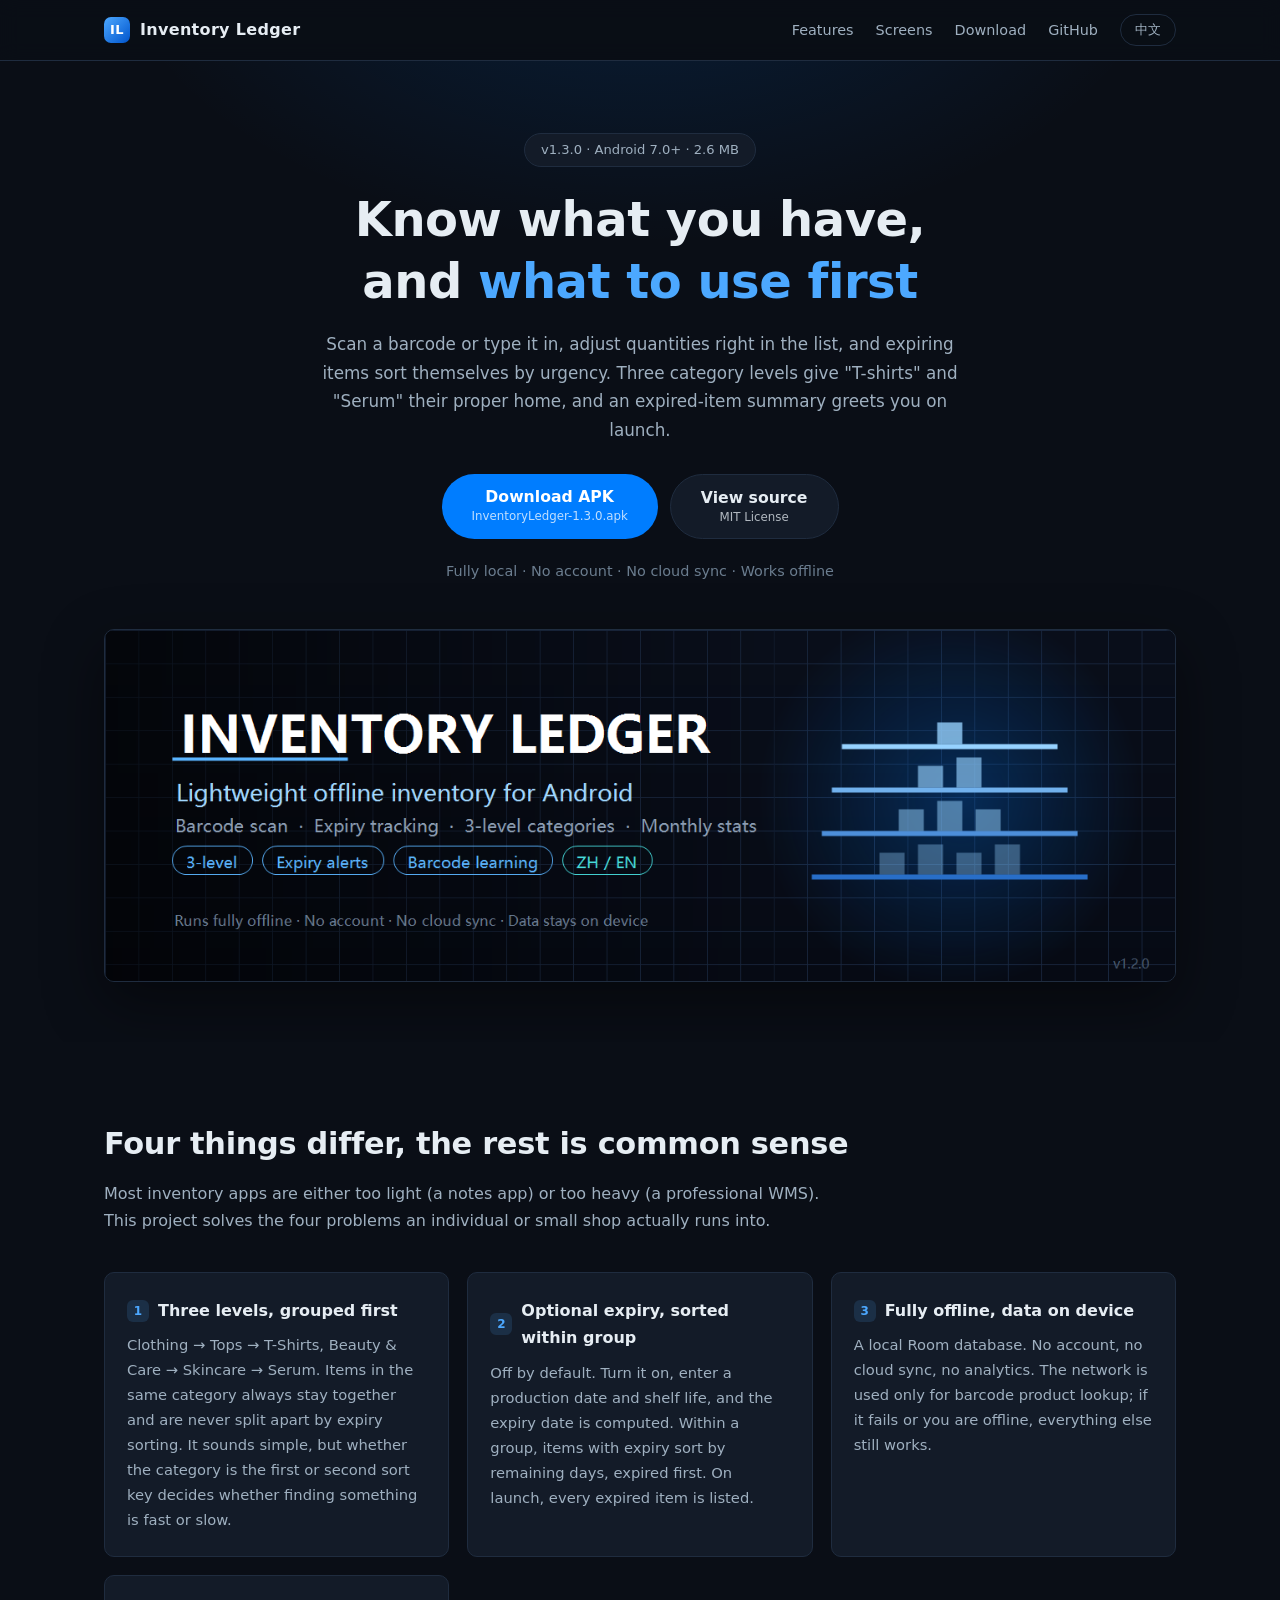
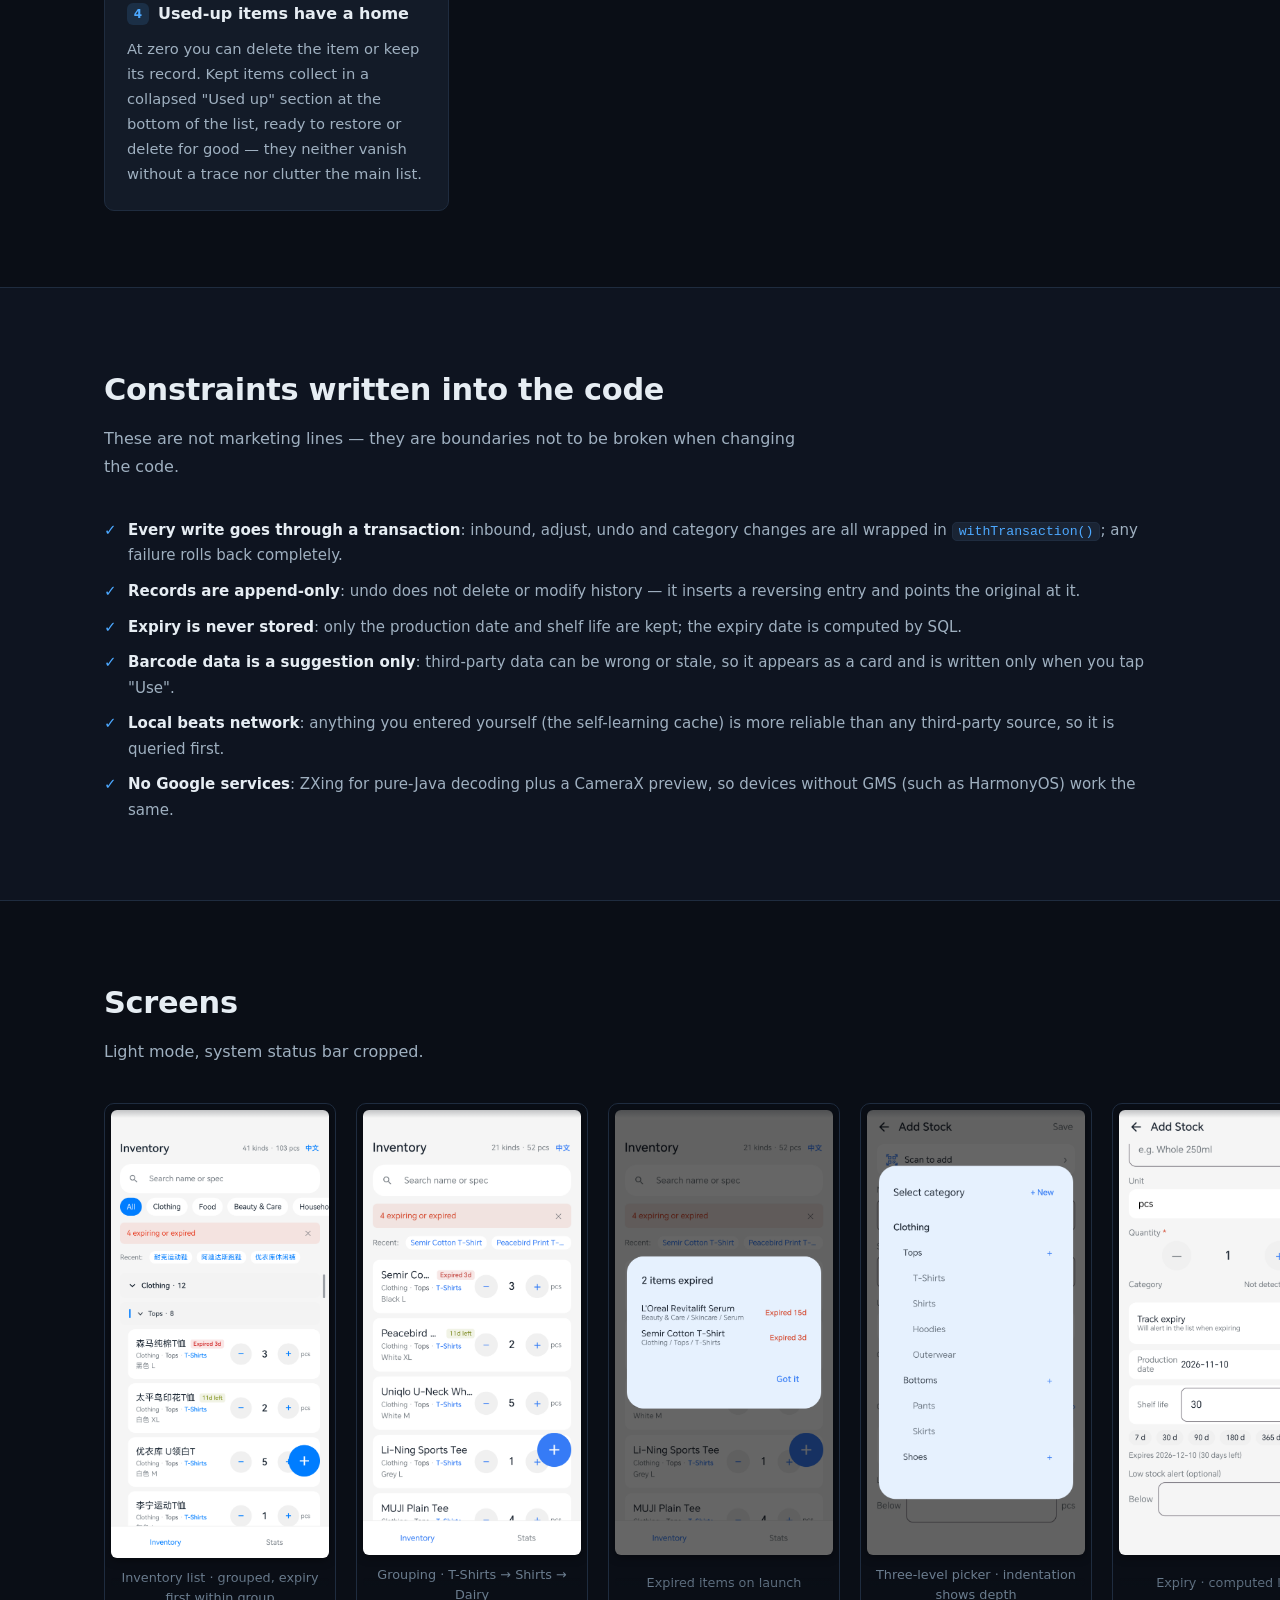
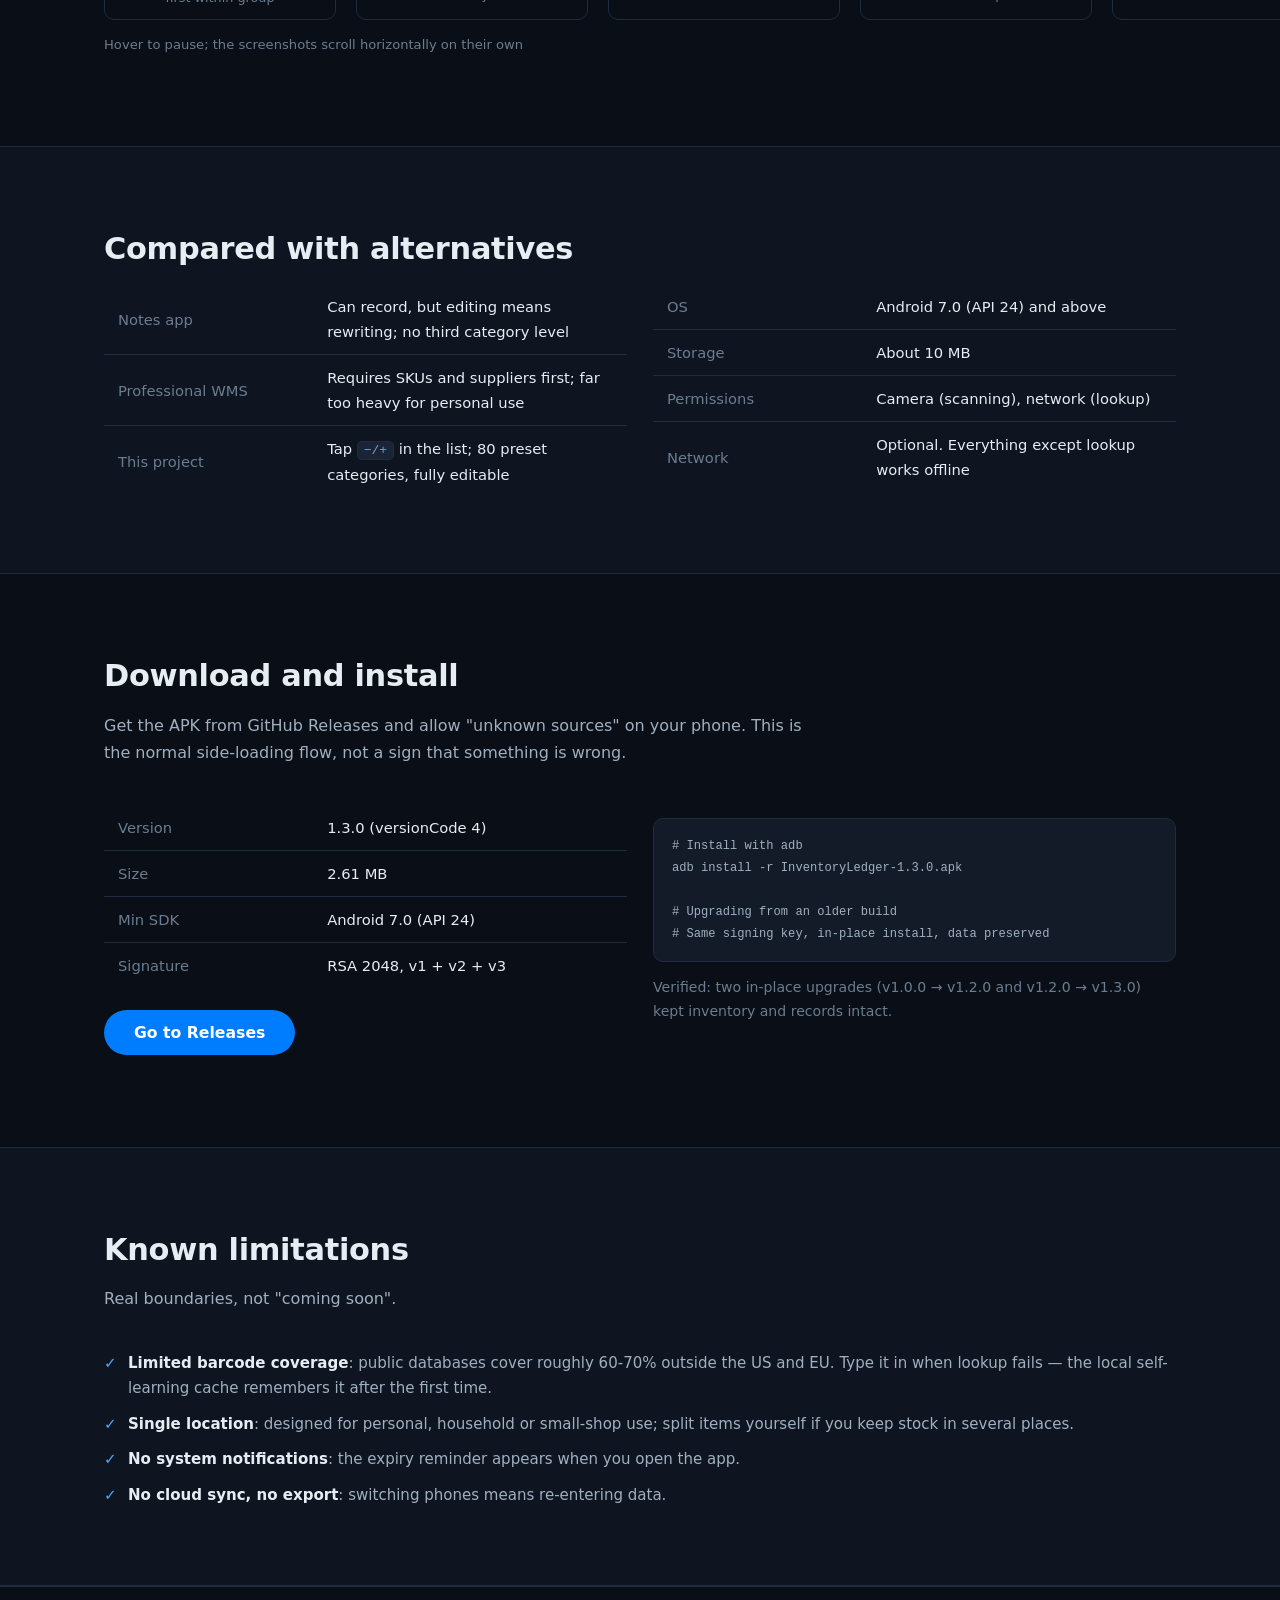
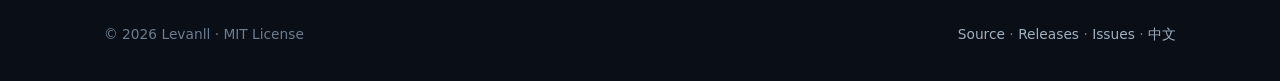
==== commit ba7f95bf: "修正文档与站点的数量口径与失实表述 站点标题写「三点不同」但实际有 4 张卡（新增「已用完」时漏改）， 正文「三个问题」同样滞后。改为四点 / 四个问题，中英同步。  HANDOFF「三条重要约定」的" ====
--- a/docs/en/index.html
+++ b/docs/en/index.html
@@ -56,10 +56,10 @@
 
 <section id="features" class="section">
   <div class="wrap">
-    <h2>Three things differ, the rest is common sense</h2>
+    <h2>Four things differ, the rest is common sense</h2>
     <p class="section-sub">
       Most inventory apps are either too light (a notes app) or too heavy (a professional WMS).
-      This project solves the three problems an individual or small shop actually runs into.
+      This project solves the four problems an individual or small shop actually runs into.
     </p>
 
     <div class="cards">
@@ -249,7 +249,7 @@
 # Upgrading from an older build
 # Same signing key, in-place install, data preserved</code></pre>
         <p style="color:var(--text-faint);font-size:0.88rem">
-          Verified: upgrading from v1.0.0 all the way to v1.3.0 keeps inventory and records intact.
+          Verified: two in-place upgrades (v1.0.0 → v1.2.0 and v1.2.0 → v1.3.0) kept inventory and records intact.
         </p>
       </div>
     </div>
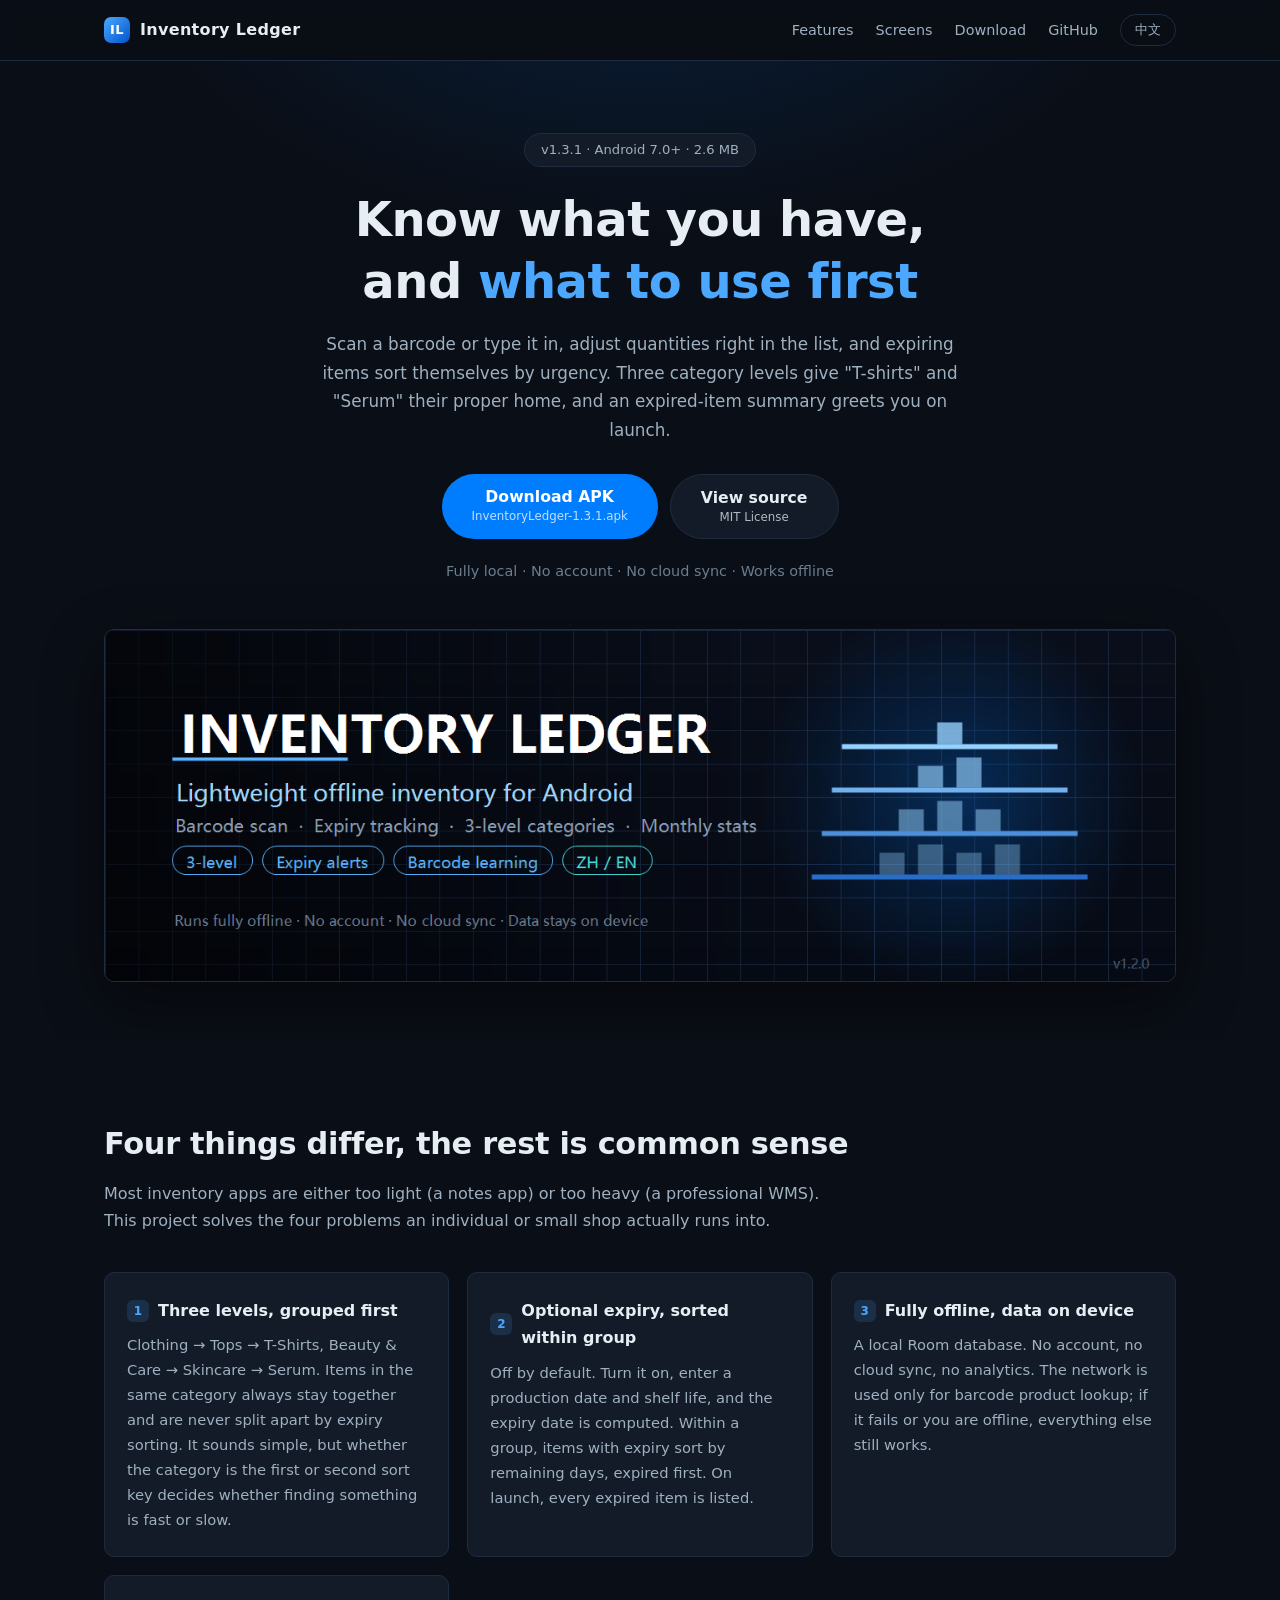
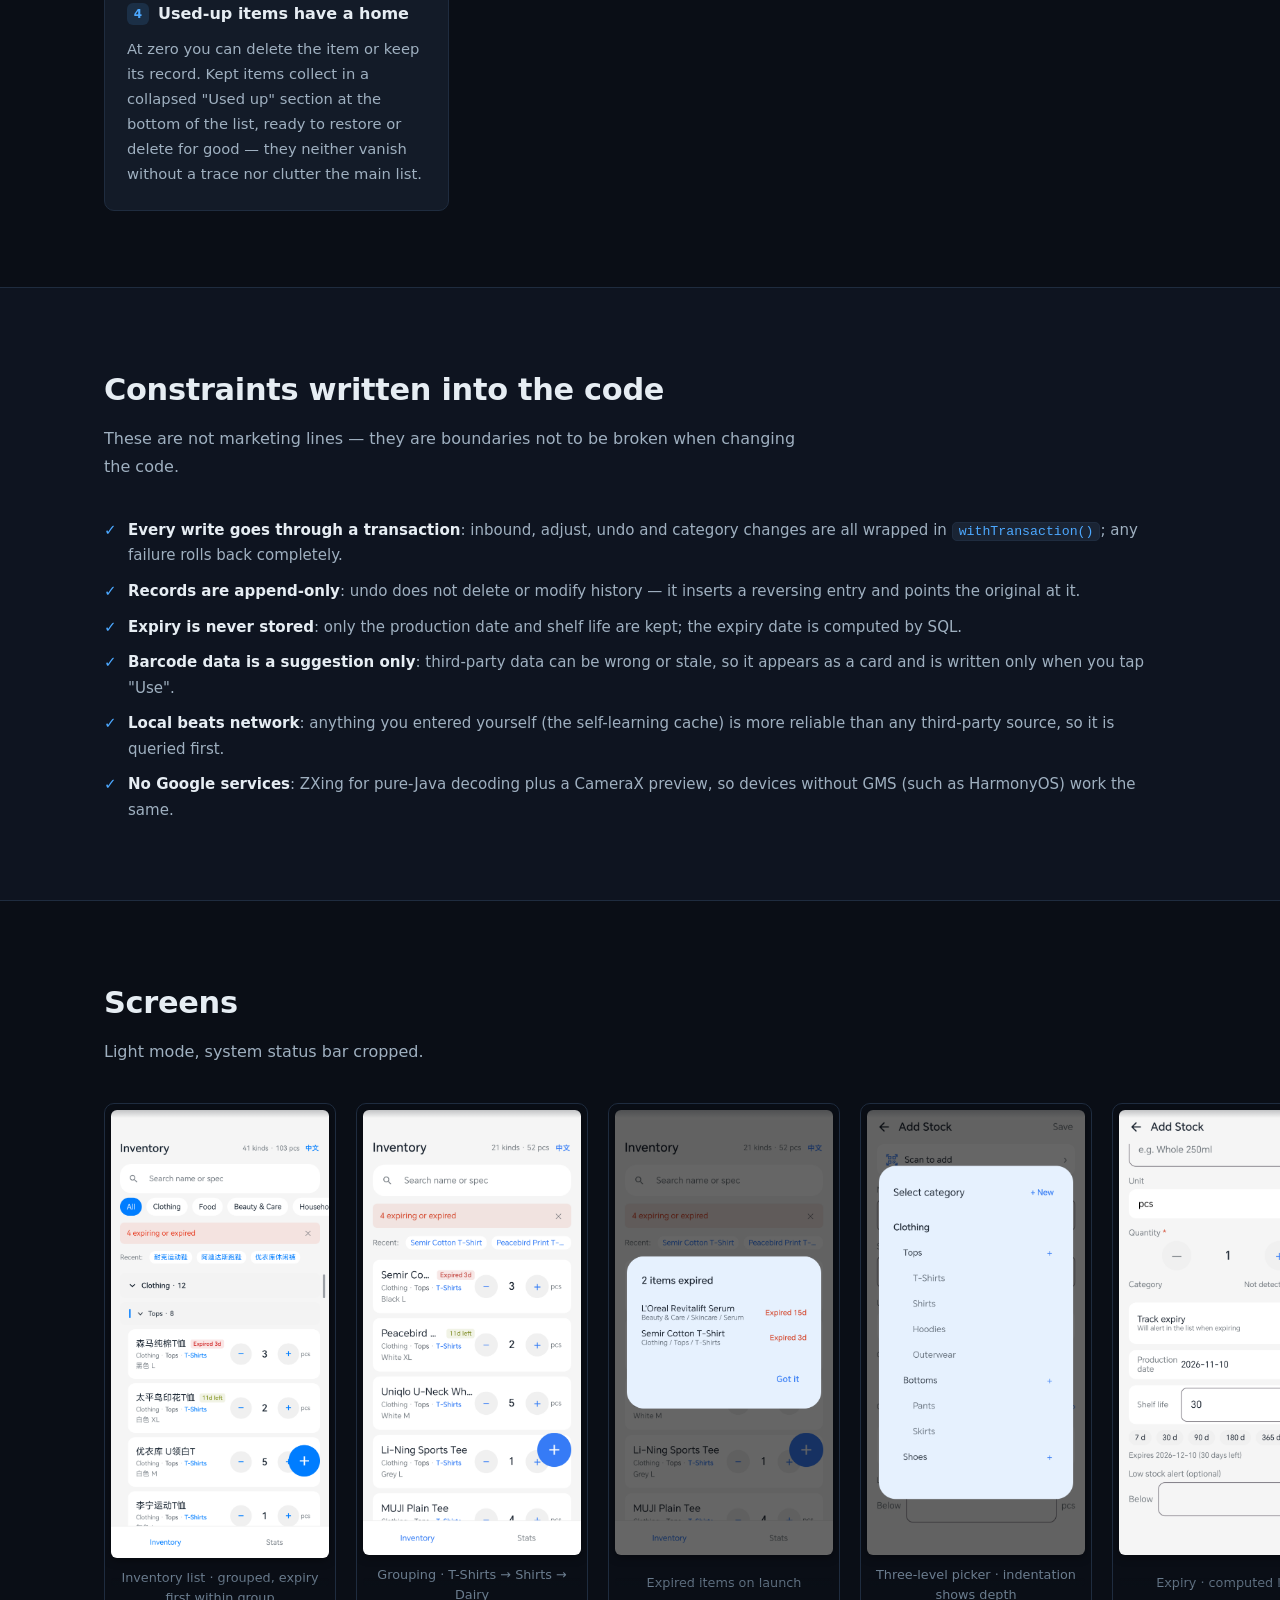
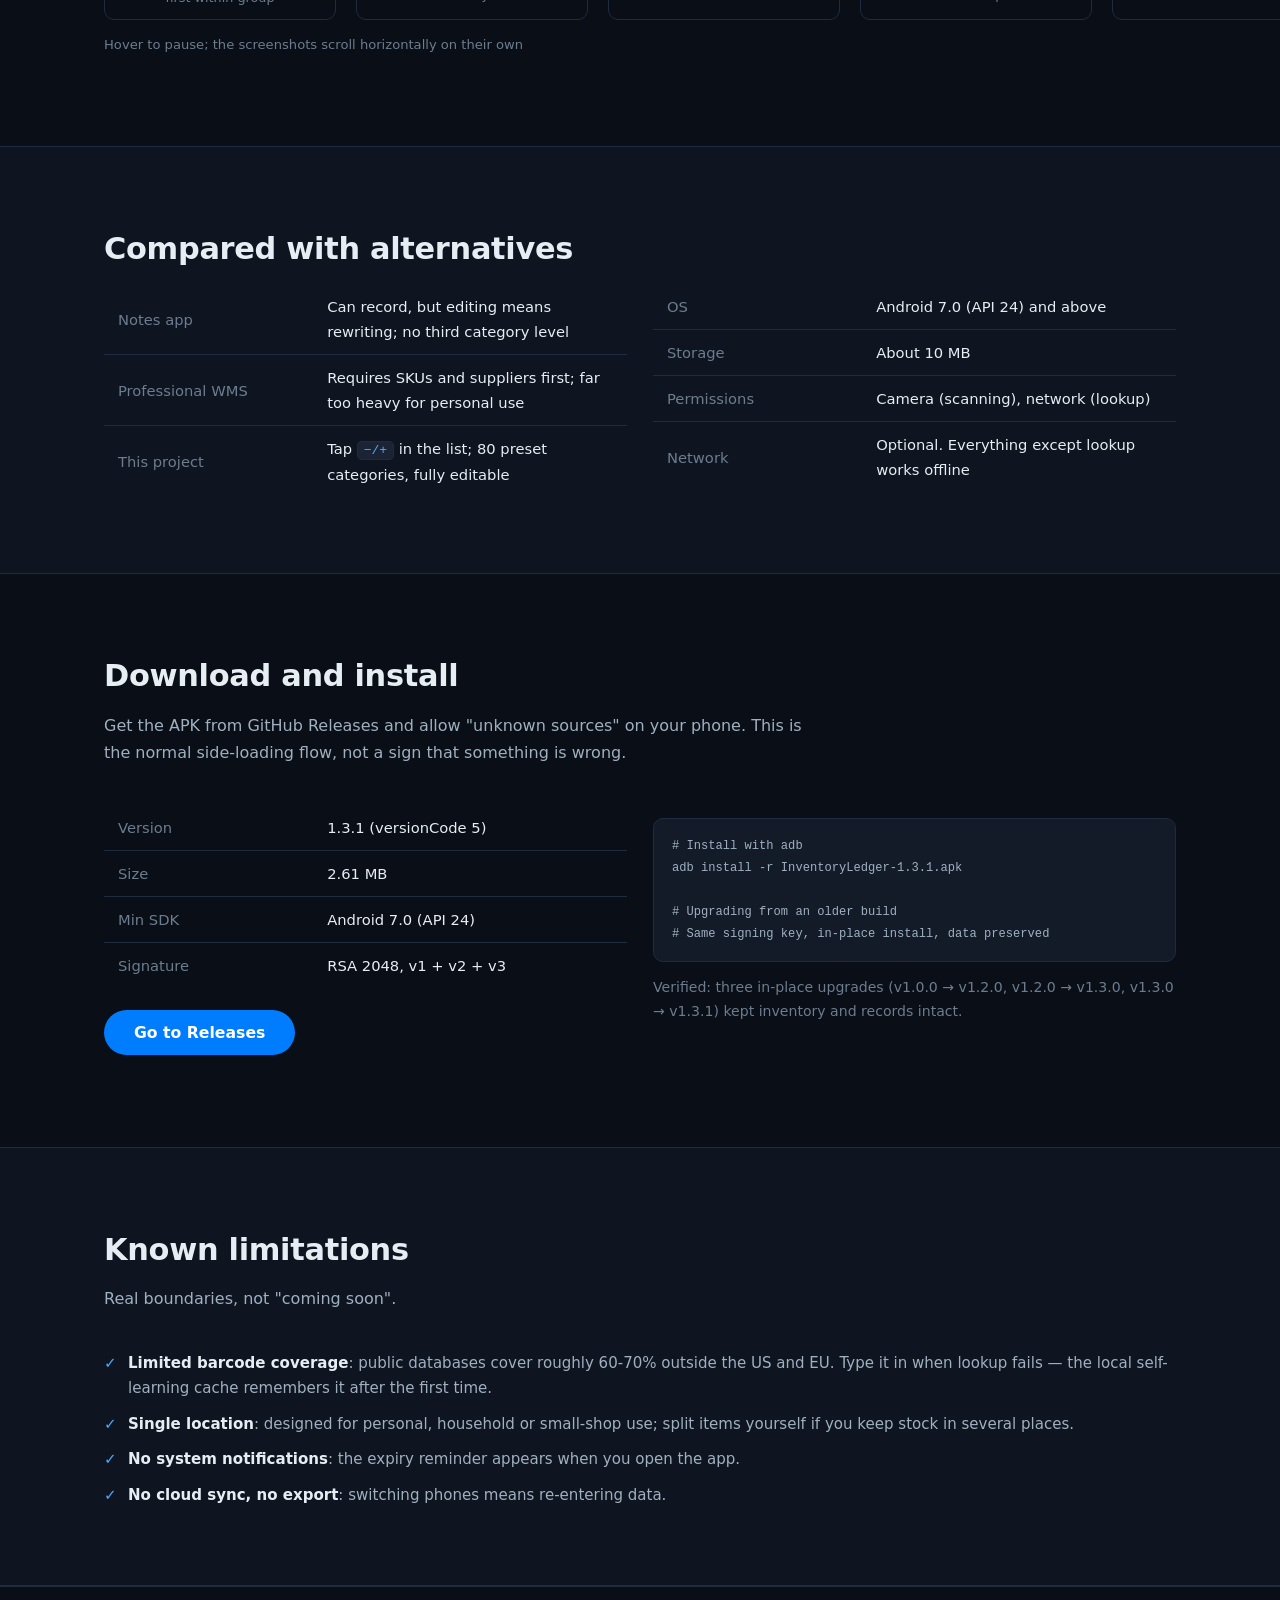
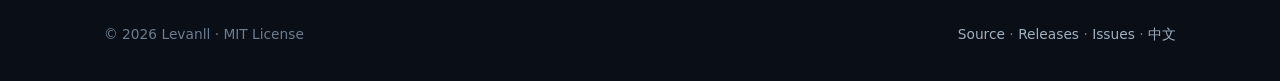
==== commit e1cfe4d8: "发布 v1.3.1（versionCode 5） 1.3.0 发布后审查发现的问题已在 1dd7886 修复，但那个 APK 已经发出， 里面的空库存「已用完」分区缺陷仍会被用户遇到。发小版本让已装用" ====
--- a/docs/en/index.html
+++ b/docs/en/index.html
@@ -32,7 +32,7 @@
 
 <section class="hero">
   <div class="wrap">
-    <div class="hero-badge">v1.3.0 · Android 7.0+ · 2.6 MB</div>
+    <div class="hero-badge">v1.3.1 · Android 7.0+ · 2.6 MB</div>
     <h1>Know what you have,<br>and <em>what to use first</em></h1>
     <p class="lead">
       Scan a barcode or type it in, adjust quantities right in the list, and expiring
@@ -42,7 +42,7 @@
     <div class="hero-actions">
       <a class="btn btn-primary" href="https://github.com/Levanll/InventoryLedger/releases/latest">
         Download APK
-        <span class="btn-sub">InventoryLedger-1.3.0.apk</span>
+        <span class="btn-sub">InventoryLedger-1.3.1.apk</span>
       </a>
       <a class="btn btn-ghost" href="https://github.com/Levanll/InventoryLedger">
         View source
@@ -188,8 +188,8 @@
           <img src="../images/en/category.png" alt="dup Category management · full CRUD" loading="lazy">
           <figcaption>Category management · full CRUD</figcaption>
         </figure>
-        <figure class="shot">
-          <img src="../images/en/usedup.png" alt="Used-up section · restore or delete zeroed items" loading="lazy">
+        <figure class="shot" aria-hidden="true">
+          <img src="../images/en/usedup.png" alt="dup Used-up section · restore or delete zeroed items" loading="lazy">
           <figcaption>Used up · zeroed items still have a home</figcaption>
         </figure>
       </div>
@@ -231,7 +231,7 @@
     <div class="grid-2">
       <div>
         <table class="spec-table">
-          <tr><th>Version</th><td>1.3.0 (versionCode 4)</td></tr>
+          <tr><th>Version</th><td>1.3.1 (versionCode 5)</td></tr>
           <tr><th>Size</th><td>2.61 MB</td></tr>
           <tr><th>Min SDK</th><td>Android 7.0 (API 24)</td></tr>
           <tr><th>Signature</th><td>RSA 2048, v1 + v2 + v3</td></tr>
@@ -244,12 +244,12 @@
       </div>
       <div>
         <pre><code># Install with adb
-adb install -r InventoryLedger-1.3.0.apk
+adb install -r InventoryLedger-1.3.1.apk
 
 # Upgrading from an older build
 # Same signing key, in-place install, data preserved</code></pre>
         <p style="color:var(--text-faint);font-size:0.88rem">
-          Verified: two in-place upgrades (v1.0.0 → v1.2.0 and v1.2.0 → v1.3.0) kept inventory and records intact.
+          Verified: three in-place upgrades (v1.0.0 → v1.2.0, v1.2.0 → v1.3.0, v1.3.0 → v1.3.1) kept inventory and records intact.
         </p>
       </div>
     </div>
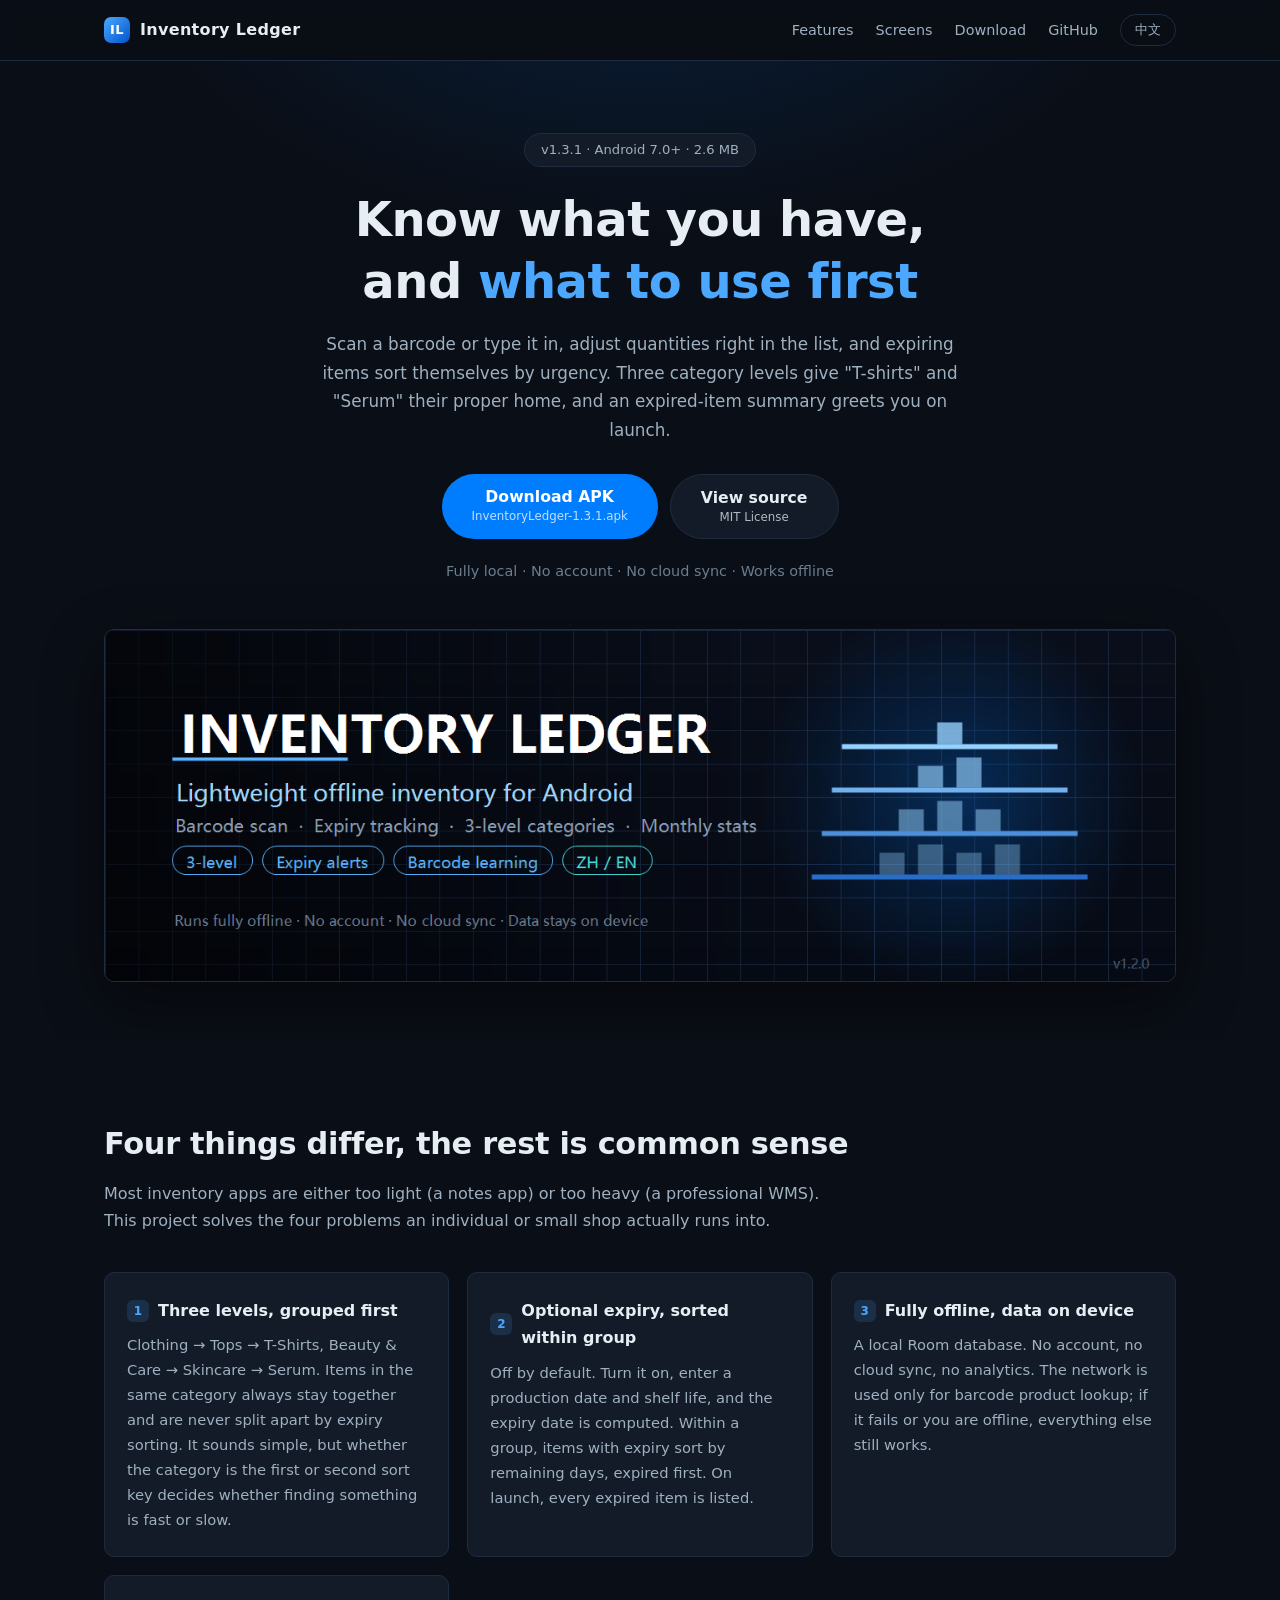
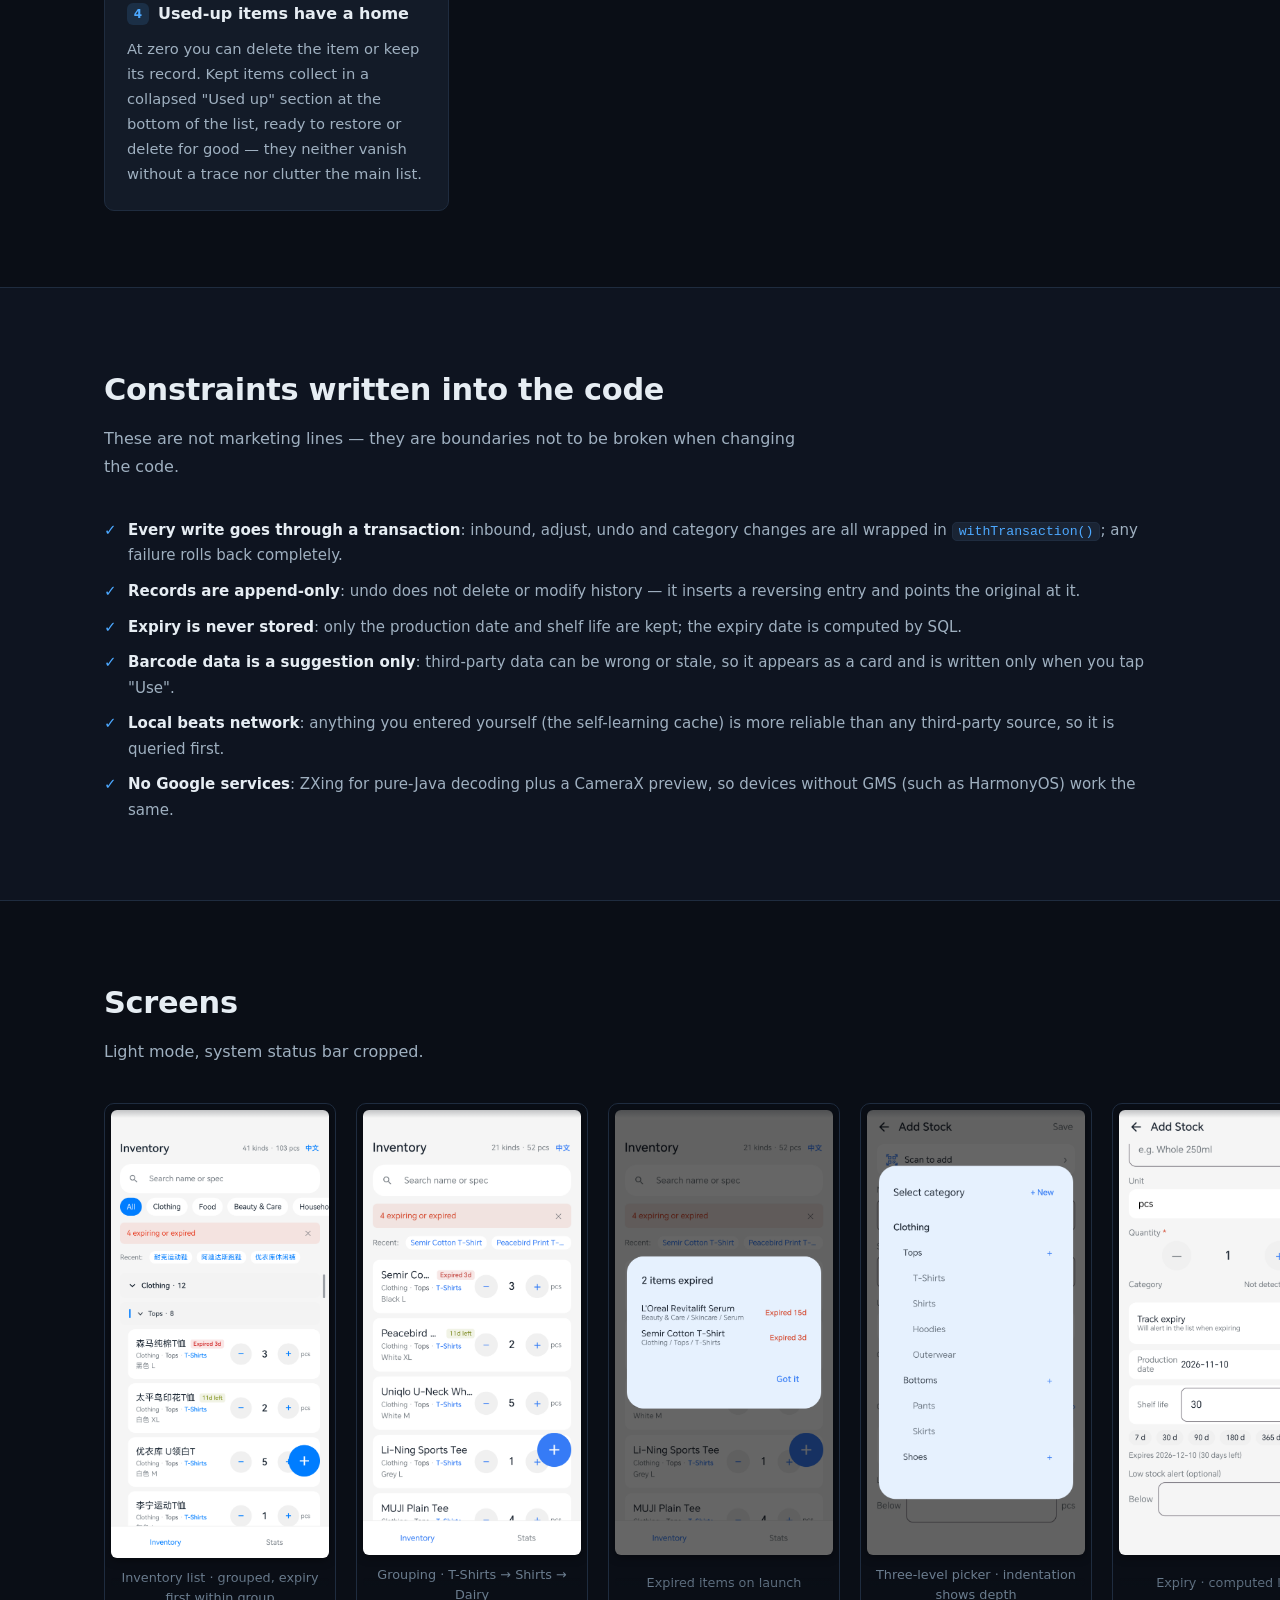
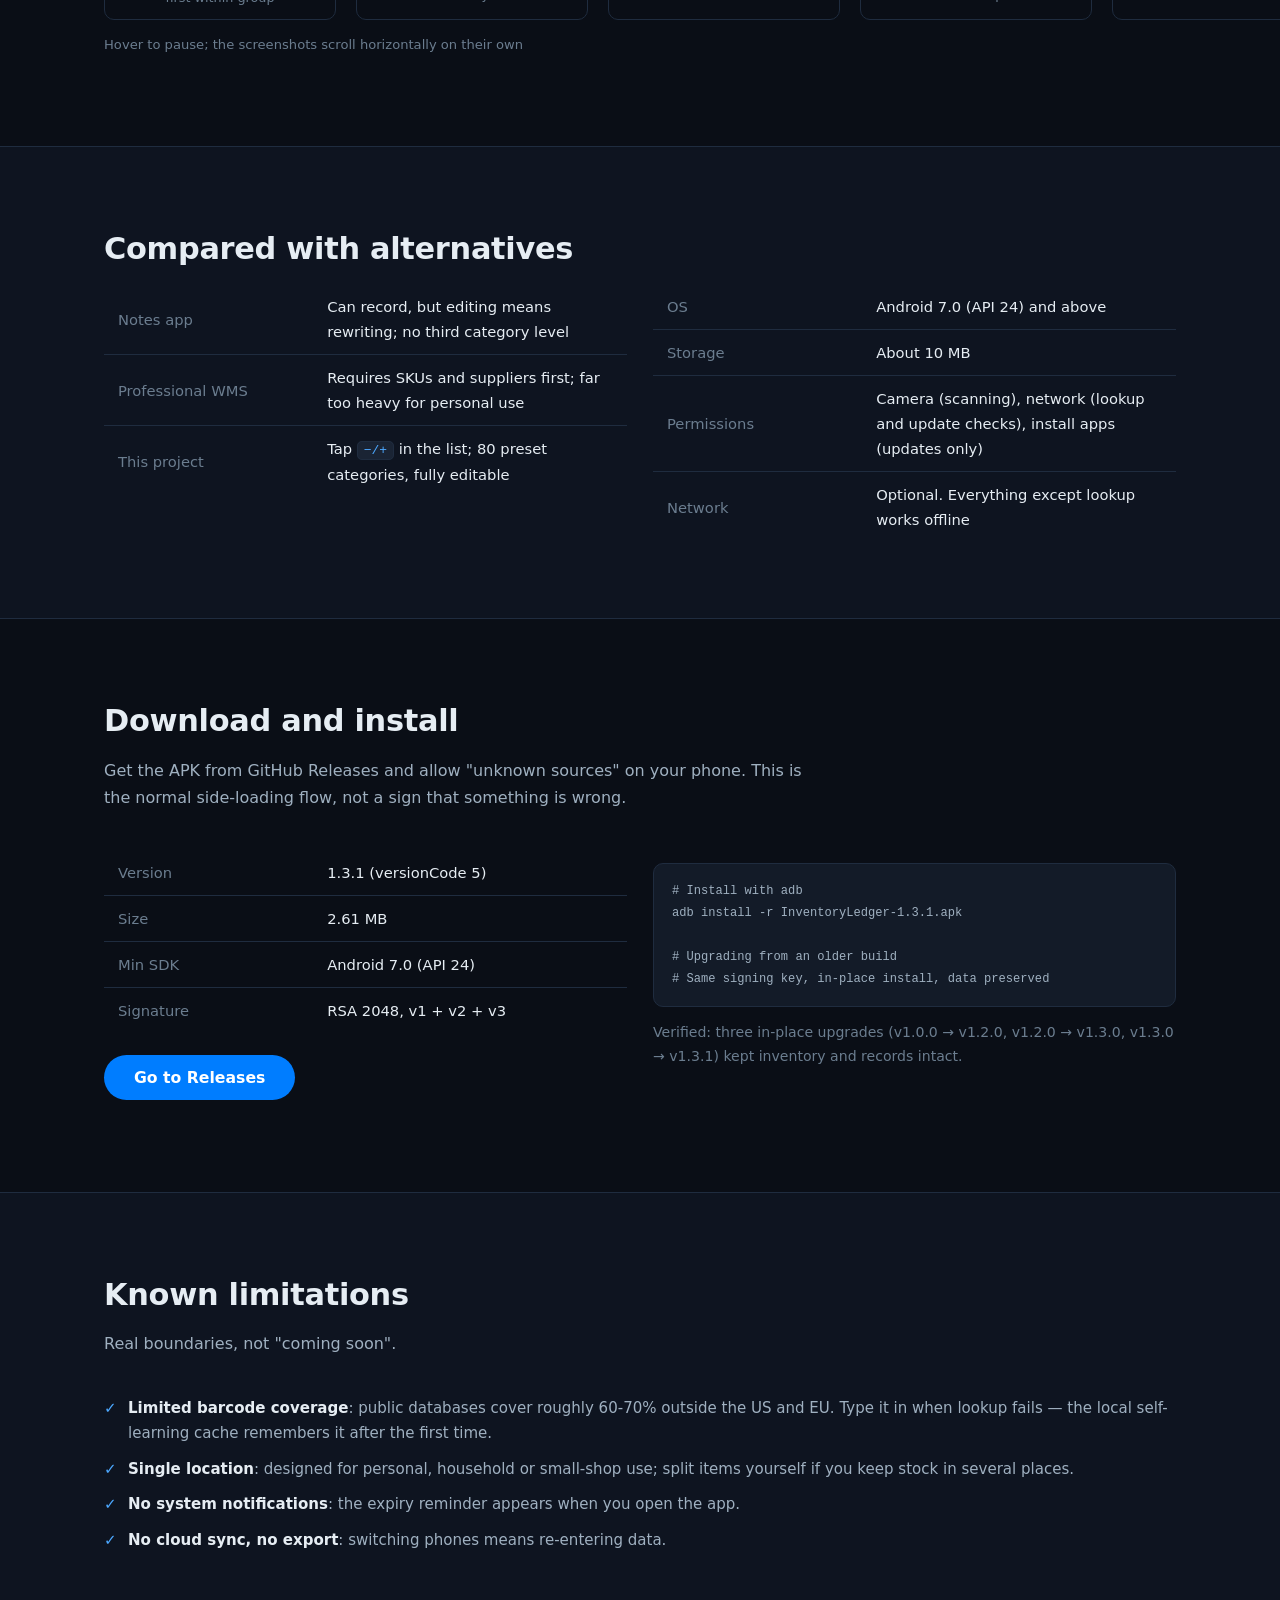
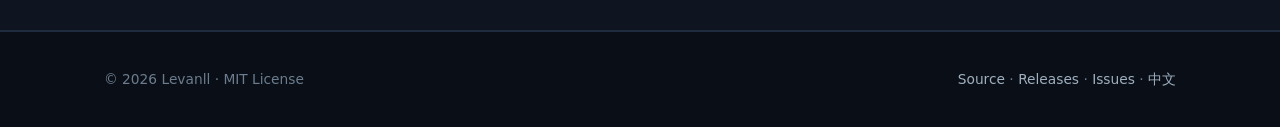
==== commit ca38bbfa: "新增应用内更新（v1.4.0） 发现新版本后可一键下载、校验、唤起系统安装器，不必手动去浏览器。  三个新文件： - UpdateChecker：查 GitHub Releases / 语义化版本比较" ====
--- a/docs/en/index.html
+++ b/docs/en/index.html
@@ -213,7 +213,7 @@
         <table class="spec-table">
           <tr><th>OS</th><td>Android 7.0 (API 24) and above</td></tr>
           <tr><th>Storage</th><td>About 10 MB</td></tr>
-          <tr><th>Permissions</th><td>Camera (scanning), network (lookup)</td></tr>
+          <tr><th>Permissions</th><td>Camera (scanning), network (lookup and update checks), install apps (updates only)</td></tr>
           <tr><th>Network</th><td>Optional. Everything except lookup works offline</td></tr>
         </table>
       </div>
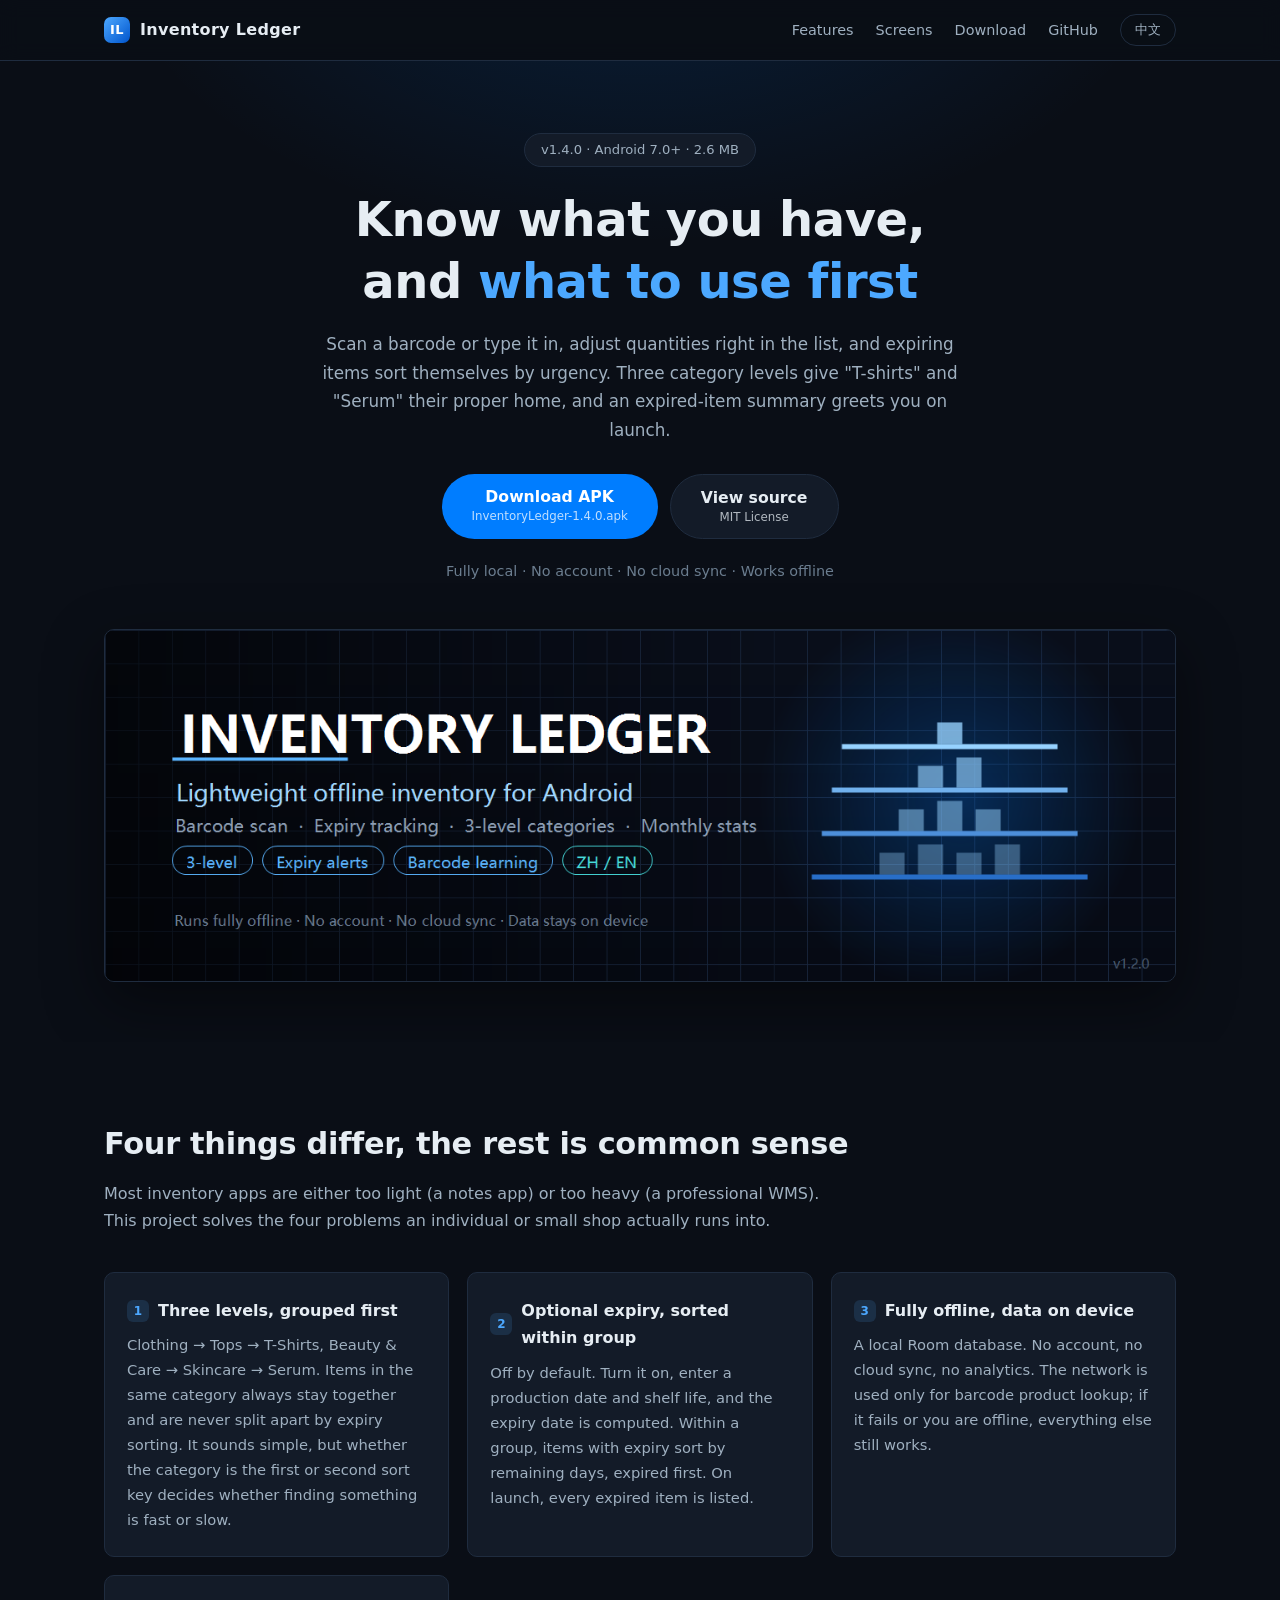
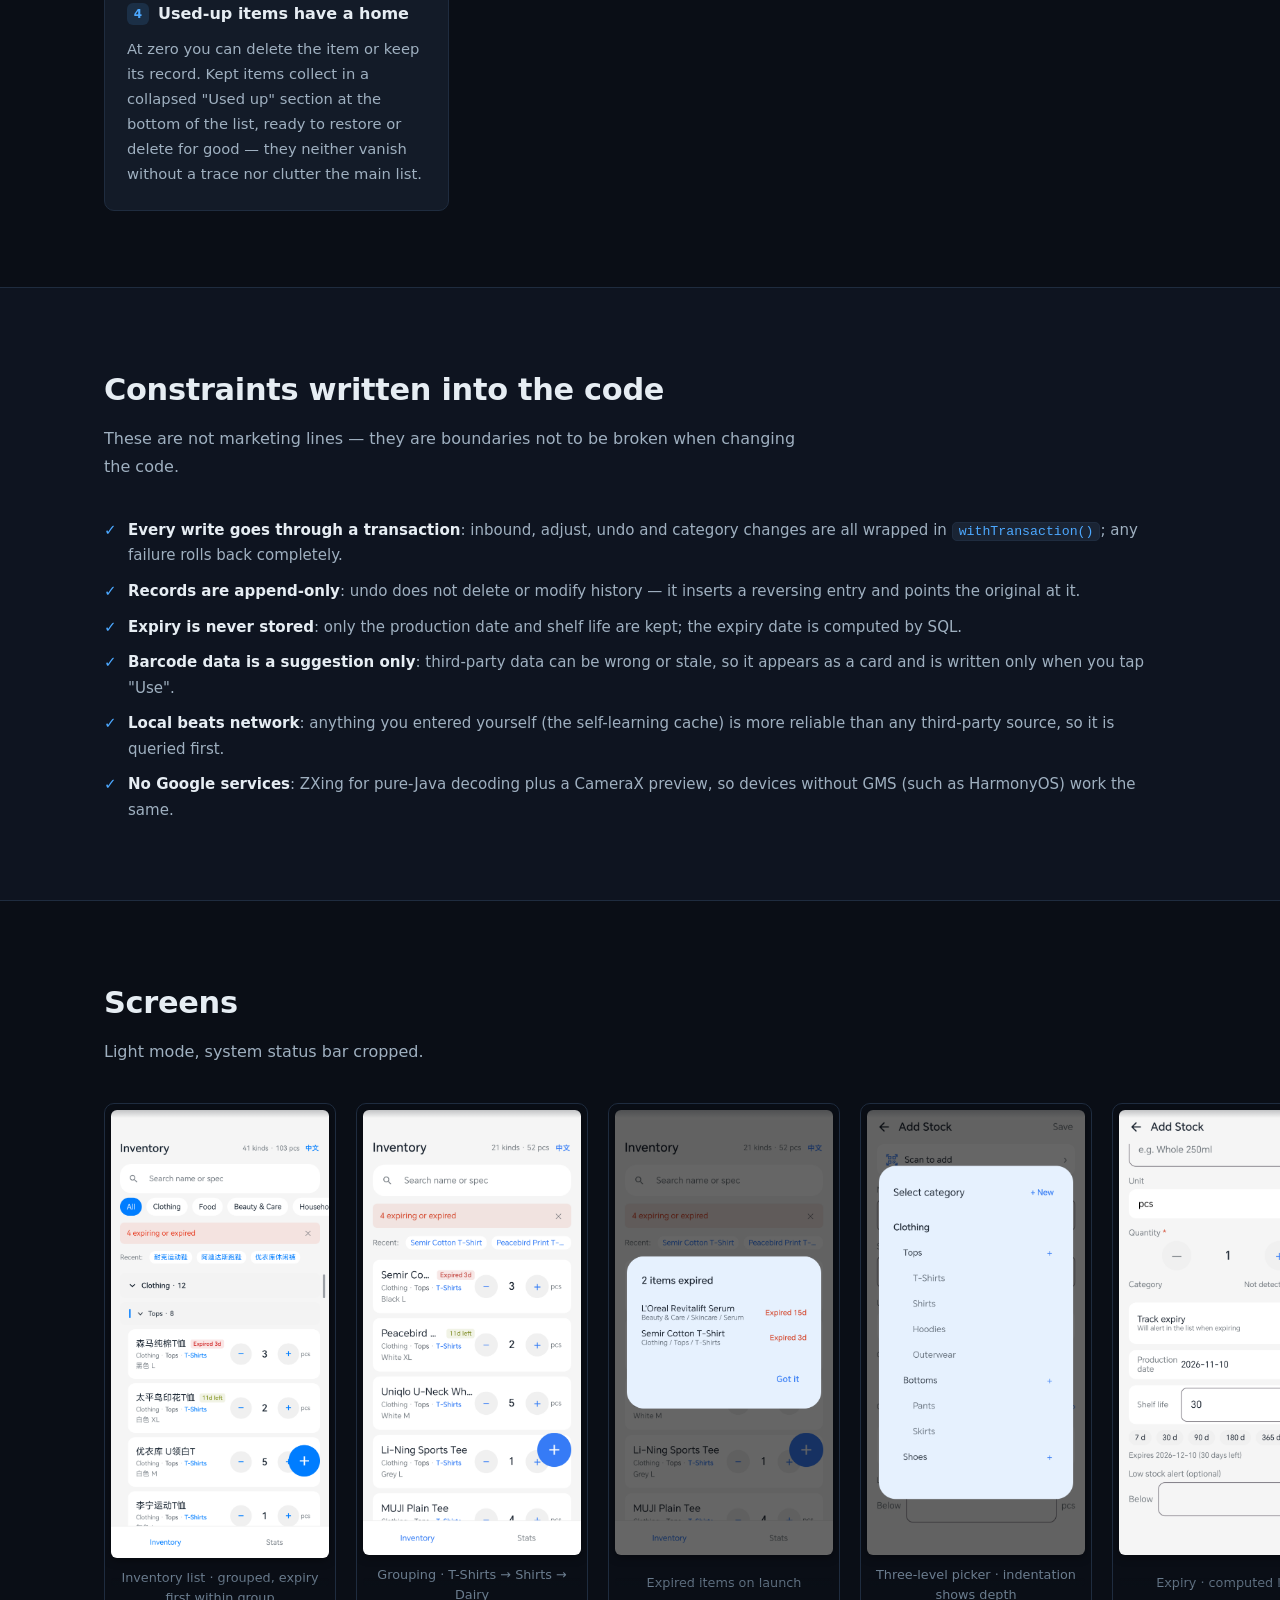
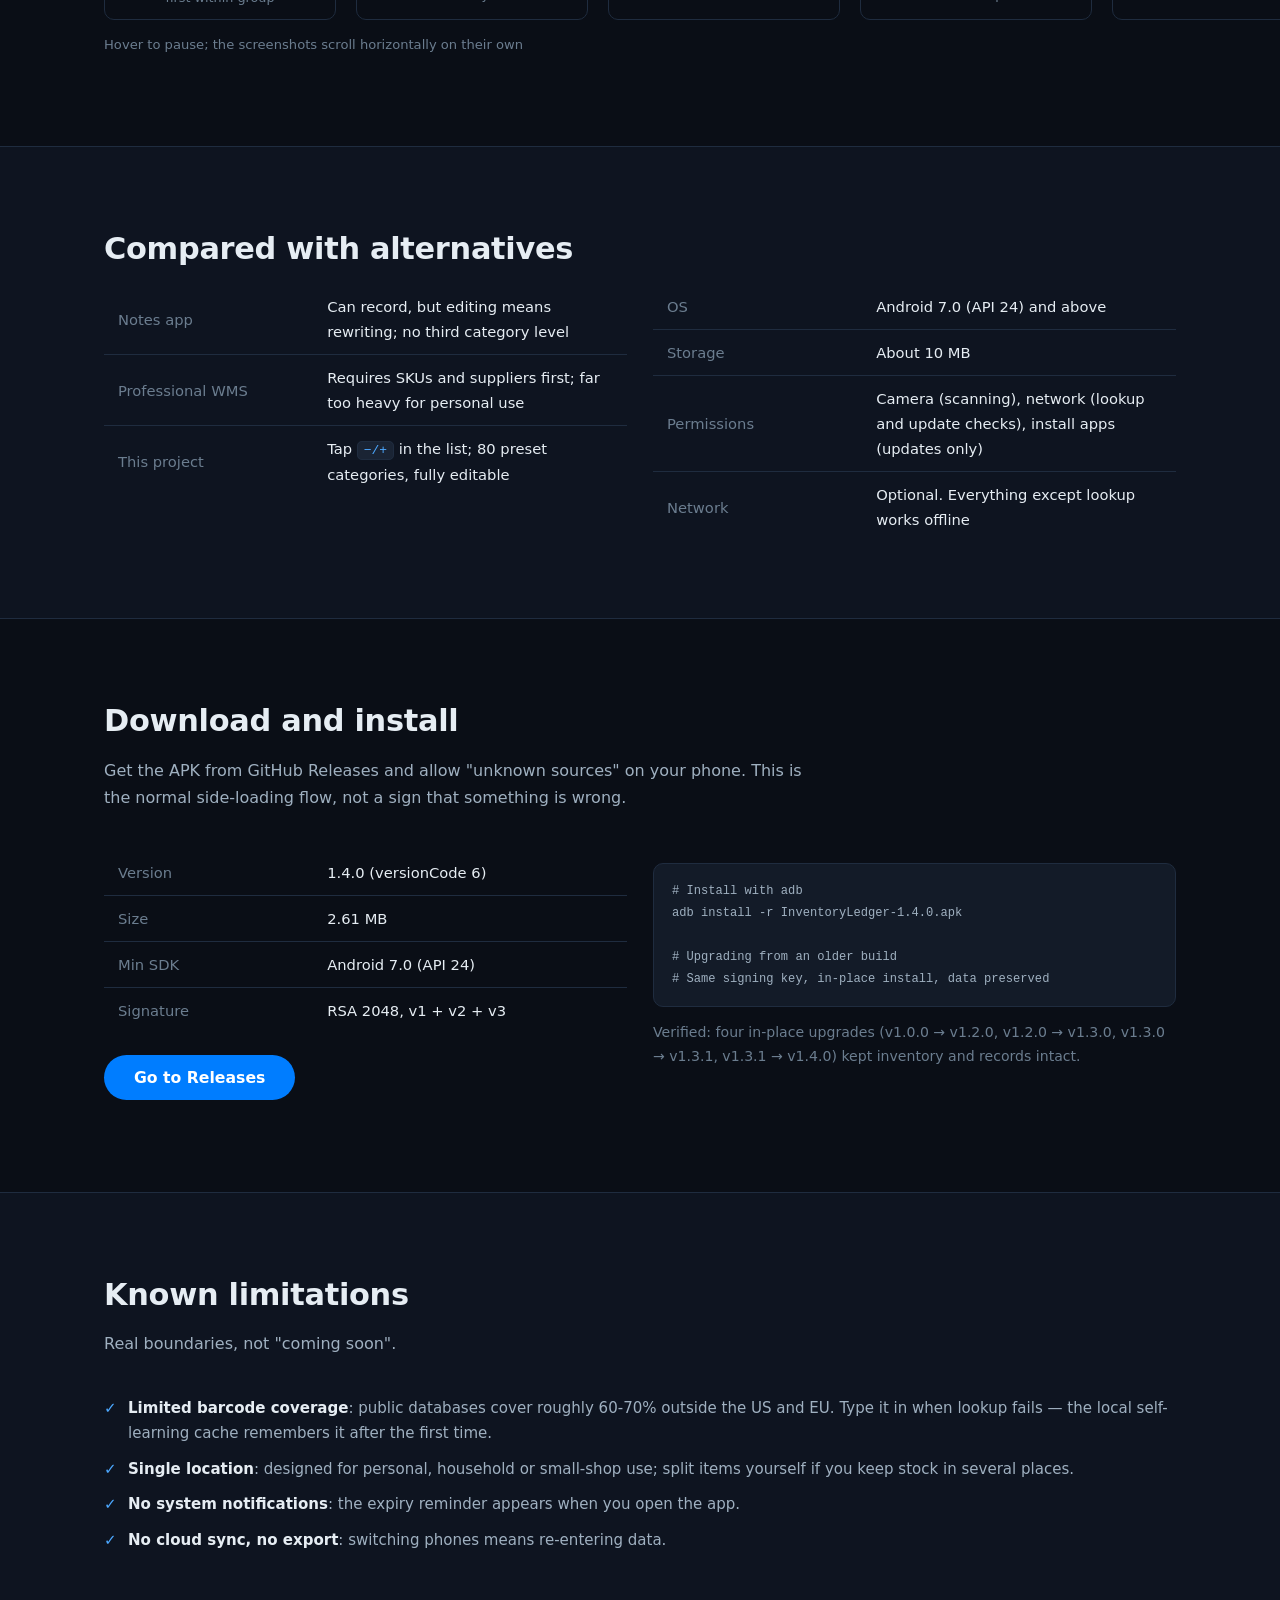
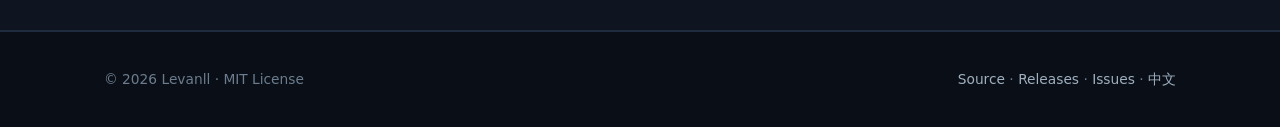
==== commit f4118f57: "修正站点与 README 的版本号（漏改） v1.4.0 那轮只更新了权限与隐私表述，漏掉了所有版本号字符串， 导致线上站点仍显示 v1.3.1、下载按钮指向 1.3.1.apk。  修正： - do" ====
--- a/docs/en/index.html
+++ b/docs/en/index.html
@@ -32,7 +32,7 @@
 
 <section class="hero">
   <div class="wrap">
-    <div class="hero-badge">v1.3.1 · Android 7.0+ · 2.6 MB</div>
+    <div class="hero-badge">v1.4.0 · Android 7.0+ · 2.6 MB</div>
     <h1>Know what you have,<br>and <em>what to use first</em></h1>
     <p class="lead">
       Scan a barcode or type it in, adjust quantities right in the list, and expiring
@@ -42,7 +42,7 @@
     <div class="hero-actions">
       <a class="btn btn-primary" href="https://github.com/Levanll/InventoryLedger/releases/latest">
         Download APK
-        <span class="btn-sub">InventoryLedger-1.3.1.apk</span>
+        <span class="btn-sub">InventoryLedger-1.4.0.apk</span>
       </a>
       <a class="btn btn-ghost" href="https://github.com/Levanll/InventoryLedger">
         View source
@@ -231,7 +231,7 @@
     <div class="grid-2">
       <div>
         <table class="spec-table">
-          <tr><th>Version</th><td>1.3.1 (versionCode 5)</td></tr>
+          <tr><th>Version</th><td>1.4.0 (versionCode 6)</td></tr>
           <tr><th>Size</th><td>2.61 MB</td></tr>
           <tr><th>Min SDK</th><td>Android 7.0 (API 24)</td></tr>
           <tr><th>Signature</th><td>RSA 2048, v1 + v2 + v3</td></tr>
@@ -244,12 +244,12 @@
       </div>
       <div>
         <pre><code># Install with adb
-adb install -r InventoryLedger-1.3.1.apk
+adb install -r InventoryLedger-1.4.0.apk
 
 # Upgrading from an older build
 # Same signing key, in-place install, data preserved</code></pre>
         <p style="color:var(--text-faint);font-size:0.88rem">
-          Verified: three in-place upgrades (v1.0.0 → v1.2.0, v1.2.0 → v1.3.0, v1.3.0 → v1.3.1) kept inventory and records intact.
+          Verified: four in-place upgrades (v1.0.0 → v1.2.0, v1.2.0 → v1.3.0, v1.3.0 → v1.3.1, v1.3.1 → v1.4.0) kept inventory and records intact.
         </p>
       </div>
     </div>
